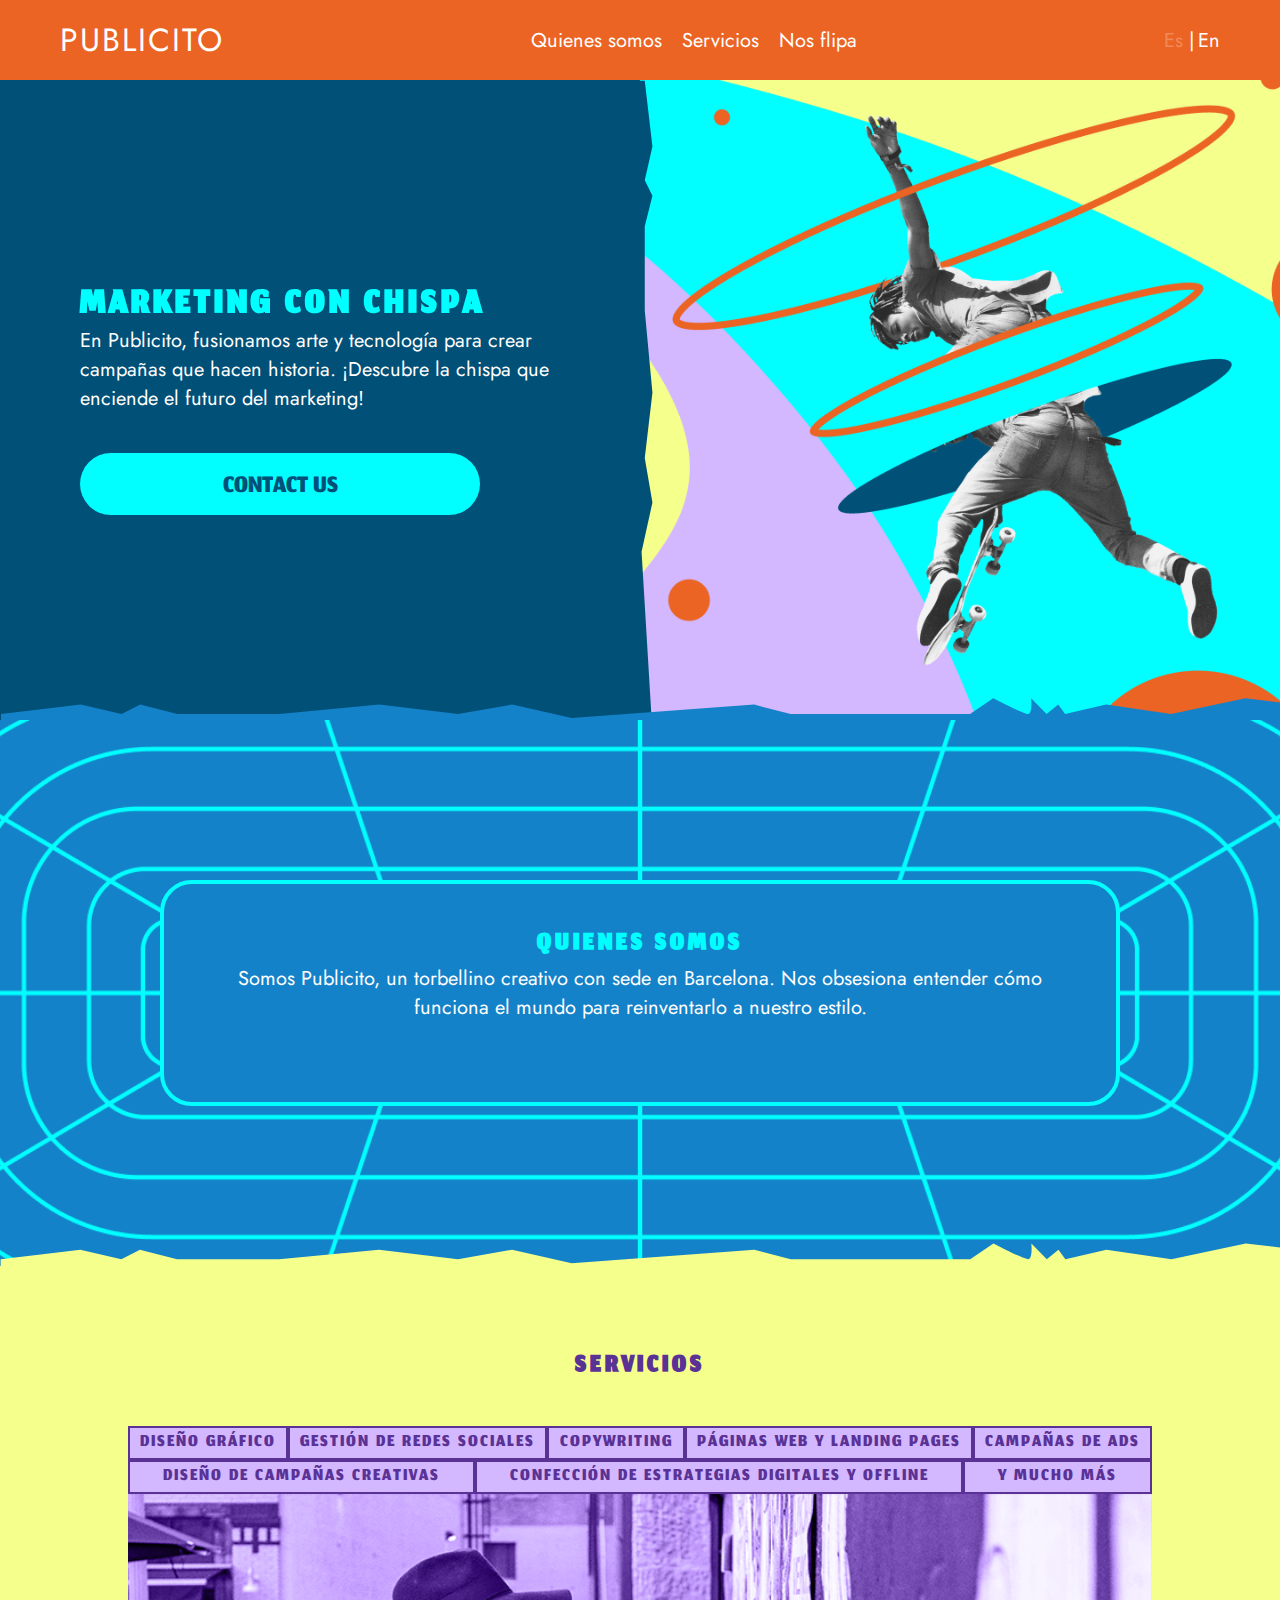
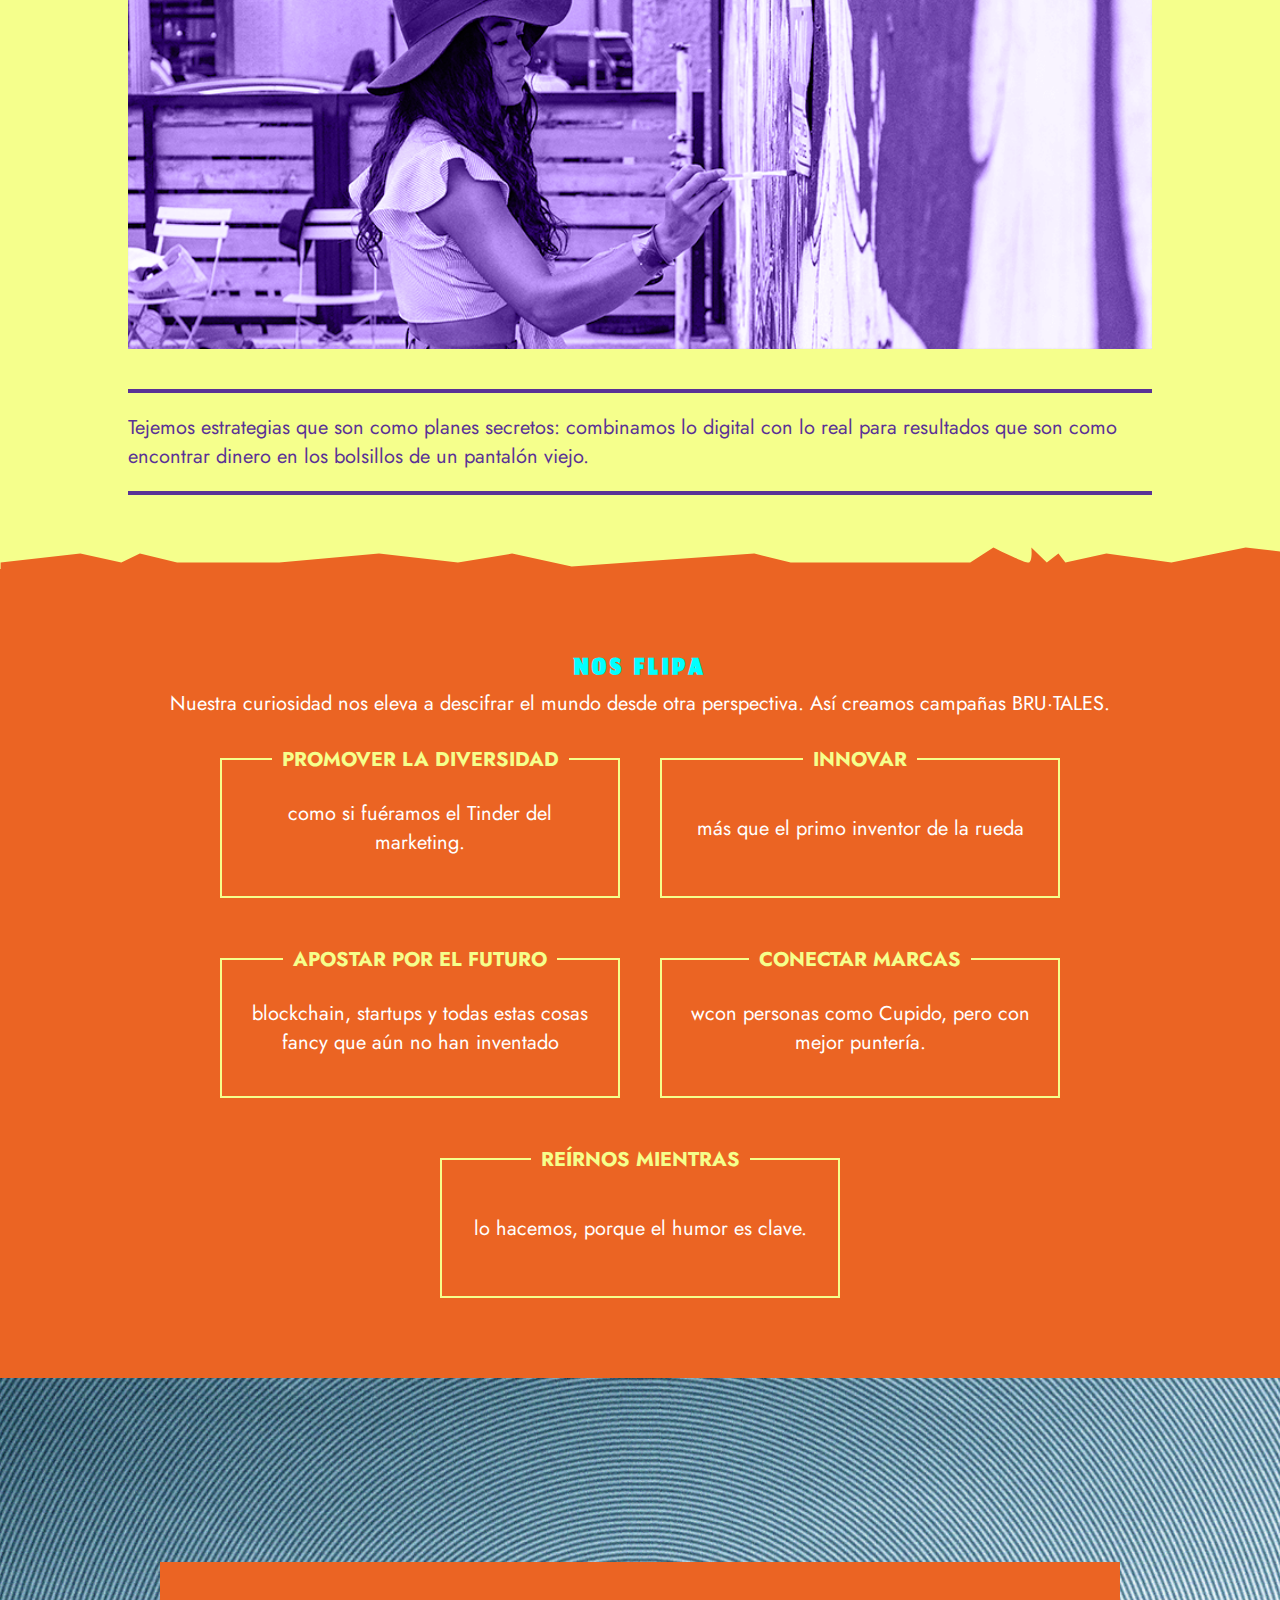
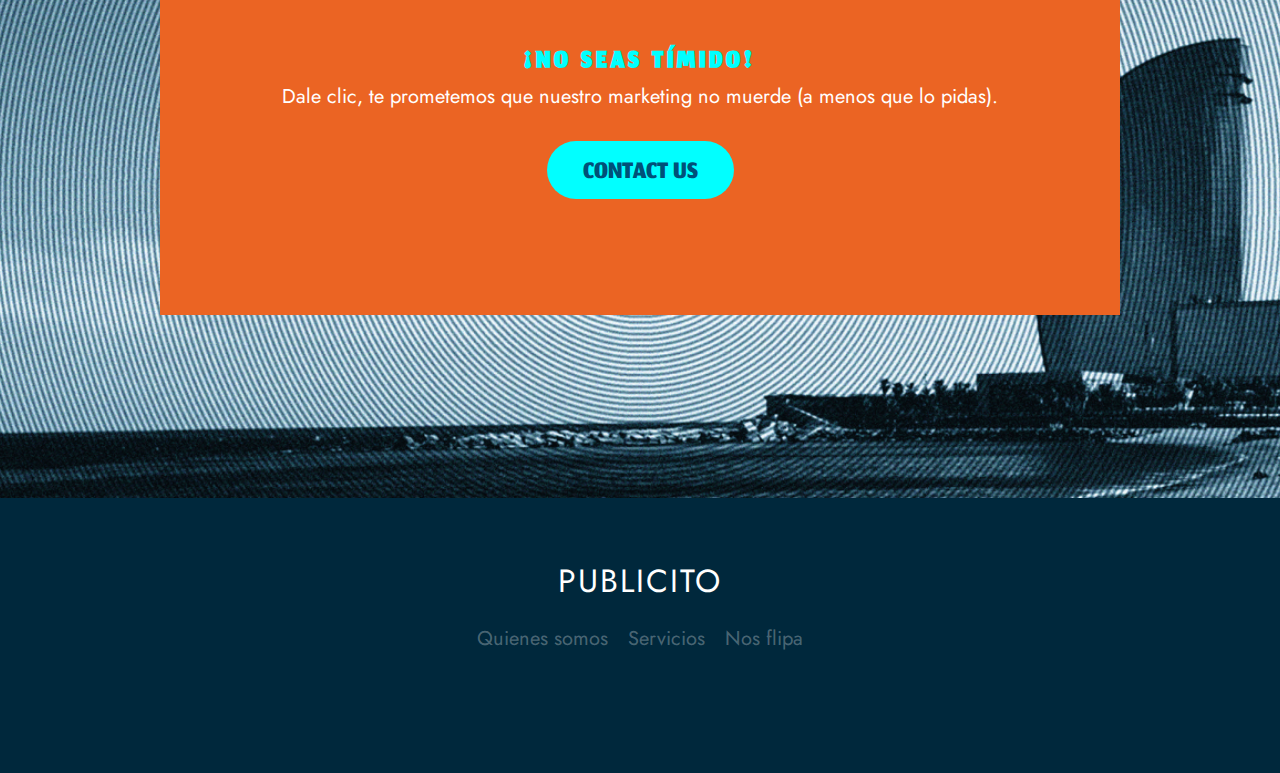
==== es.html @ 1257d8e9 "Add files via upload" ====
<!DOCTYPE html>
<html lang="es">
    <head>
        <meta charset="UTF-8">
        <meta name="viewport" content="width=device-width, initial-scale=1.0">
        <link rel="stylesheet" href="styles.css">
        <link rel="preconnect" href="https://fonts.googleapis.com">
        <link rel="preconnect" href="https://fonts.gstatic.com" crossorigin>
        <link href="https://fonts.googleapis.com/css2?family=Jomhuria&display=swap" rel="stylesheet">
        <link href="https://fonts.googleapis.com/css2?family=Jomhuria&family=Jost:ital,wght@0,100..900;1,100..900&display=swap" rel="stylesheet">
        <script async src="https://tally.so/widgets/embed.js"></script>
    </head>
    <body>
        <header>
            <a class="logo" href="#">PUBLICITO</a>
            <nav id="header-menu">
                <ul>
                    <li><a href="#usp">Quienes somos</a></li>
                    <li><a href="#services">Servicios</a></li>
                    <li><a href="#advantages">Nos flipa</a></li>
                </ul>
            </nav>
            <div id="language-switcher">
                <a href="es.html" style="color:rgba(255,255,255,0.25)">Es </a>
                <a>|</a>
                <a href="index.html"> En</a>
            </div>
            <div id="burger">
                <div class="bar"></div>
                <div class="bar"></div>
                <div class="bar"></div>
            </div>
        </header>

        <div class="section">
            <div class="container" id="hero">
                <div id="hero-text">
                    <h1>Marketing con Chispa</h1>
                    <p>En Publicito, fusionamos arte y tecnología para crear campañas que hacen historia. ¡Descubre la chispa que enciende el futuro del marketing!</p>
                    <a class="btn" href="#tally-open=wv2Q4D&tally-layout=modal&emoji-text=👋&tally-emoji-animation=wave">Contact us</a>
                </div>
                <div id="hero-image">
                    <img class="hero-edge" src="images/hero-image-edge.svg">
                    <img id="hero-illustration"src="images/hero-illustration.png" alt="">
                </div>
            </div>
            <img class="edge" src="images/hero-edge.svg">
        </div>

        <div class="section">
            <div class="container" id="usp">
                <div class="small-box">
                    <div class="title">
                        <h2>Quienes somos</h2>
                        <p>Somos Publicito, un torbellino creativo con sede en Barcelona. Nos obsesiona entender cómo funciona el mundo para reinventarlo a nuestro estilo.</p>
                    </div>
                </div>
            </div>
            <img class="edge" src="images/usp-edge.svg">
        </div>
        
        <div class="section">
            <div class="container" id="services">
                <div class="middle-box">
                    <div class="title">
                        <h2>Servicios</h2>
                    </div>
                    <div class="service-container">
                        <div id="service-menu">
                                <a class="service-menu-item" id="1">Diseño Gráfico</a>
                                <a class="service-menu-item" id="2">Gestión de redes sociales</a>
                                <a class="service-menu-item" id="3">Copywriting</a>
                                <a class="service-menu-item" id="4">Páginas web y landing pages</a>
                                <a class="service-menu-item" id="5">Campañas de Ads</a>
                                <a class="service-menu-item" id="6">Diseño de campañas creativas</a>
                                <a class="service-menu-item" id="7">Confección de estrategias digitales y offline</a>
                                <a class="service-menu-item" id="8">Y mucho más</a>
                        </div>
                        <div id="service-item">
                            <div id="service-illustration"><img src="images/creative-campaign.png"></div>
                            <div id="description-box">
                            <div class="separator"></div>
                            <p id="service-description">Tejemos estrategias que son como planes secretos: combinamos lo digital con lo real para resultados que son como encontrar dinero en los bolsillos de un pantalón viejo.</p>
                            <div class="separator"></div>
                            </div>
                        </div>
                    </div>
                </div>
            </div>
            <img class="edge" src="images/service-edge.svg">
        </div>

        <div class="section">
            <div class="container" id="advantages">
                <div class="middle-box">
                    <div class="title">
                        <h2>Nos flipa</h2>
                        <p>Nuestra curiosidad nos eleva a descifrar el mundo desde otra perspectiva. Así creamos campañas BRU·TALES. </p>
                    </div>
                    <div class="advantages-wrapper">
                        <div class="advantage-item">
                            <div class="advantage-title-box"><h3>Promover la diversidad</h3></div>
                            <p>como si fuéramos el Tinder del marketing.</p>
                        </div>
                        <div class="advantage-item">
                            <div class="advantage-title-box"><h3>Innovar</h3></div>
                            <p>más que el primo inventor de la rueda</p>
                        </div>
                        <div class="advantage-item">
                            <div class="advantage-title-box"><h3>Apostar por el futuro</h3></div>
                            <p>blockchain, startups y todas estas cosas fancy que aún no han inventado</p>
                        </div>
                        <div class="advantage-item">
                            <div class="advantage-title-box"><h3>Conectar marcas</h3></div>
                            <p> wcon personas como Cupido, pero con mejor puntería.</p>
                        </div>
                        <div class="advantage-item">
                            <div class="advantage-title-box"><h3>Reírnos mientras</h3></div>
                            <p>lo hacemos, porque el humor es clave.</p>
                        </div>
                    </div>
                </div>
            </div>
        </div>

        <div class="section">
            <div class="container" id="last-call">
                <div class="small-box">
                    <div class="last-call-card" id="main">
                        <div class="title">
                        <h2>¡No seas tímido! </h2>
                        <p>Dale clic, te prometemos que nuestro marketing no muerde (a menos que lo pidas).</p>
                        <div><a class="btn" href="#tally-open=wv2Q4D&tally-layout=modal&emoji-text=👋&tally-emoji-animation=wave">Contact us</a></div>
                        </div>
                    </div>
                </div>
            </div>
        </div>
        <footer>
            <a class="logo" href="#">PUBLICITO</a>
            <nav>
                <ul>
                    <li><a href="#usp">Quienes somos</a></li>
                    <li><a href="#services">Servicios</a></li>
                    <li><a href="#advantages">Nos flipa</a></li>
                </ul>
            </nav>
        </footer>
        <script src="service-es.js"></script>
        <script>
                document.addEventListener('DOMContentLoaded', () => {
                const burgerMenu = document.getElementById('burger');
                const menu = document.getElementById('header-menu');
            
                burgerMenu.addEventListener('click', () => {
                menu.classList.toggle('active');
                });
            });
        </script>
    </body>
</html>
---- styles.css ----
*{
    box-sizing: border-box;
    margin: 0;
}


h1{
font-family: "Jomhuria", serif;
font-size:104px;
letter-spacing: 4px;
line-height: 72px;
text-transform: uppercase;
color: #01FFFF;
}
h2{
font-family: "Jomhuria", serif;
font-size: 72px;
text-transform: uppercase;
letter-spacing: 4px;
color: #01FFFF;
}
h3{
font-family: "Jost", serif;
font-size: 20px;
text-transform: uppercase;
color:#F5FF8C;
}
p,a{
font-family: "Jost", serif;
font-size: 22px;
}

header{
    display: flex;
    flex-direction: row;
    justify-content: space-between;
    align-items: center;
    width: 100%;
    height: 80px;
    background-color: #EB6423;
    color: white;
    padding: 0 60px;
}
nav>ul{
    display: flex;
    flex-direction: row;
    list-style: none;
    gap: 20px;
    padding: 0px;
}

nav>ul>li>a,.logo{
    text-decoration: none;
    color: white;
}

#language-switcher>a{
color: white;
text-decoration: none;
}

#burger{
width:32px;
height:32px;
display:none;
flex-direction: column;
gap: 4px;
align-items: center;
justify-content: center;
}
.bar{
width: 28px;
height: 2px;
background-color: white;
}

.section{
    position: relative;
    width:100%;
    overflow: hidden;
}

.container{
    display: flex;
    justify-content: center;
    align-items: center;
}

.middle-box{
    width:1280px;
}

.small-box{
    width: 960px;
}

.title{
    text-align: center;
    margin-bottom: 40px;
}


.btn{
background-color: #01FFFF;
text-decoration: none;
text-align: center;
text-transform: uppercase;
padding: 12px 36px 6px 36px;
max-width: 400px;
border-radius: 32px;
border: 0px solid black;
margin-top: 40px;
font-size: 40px;
line-height: 44px;
font-family: "Jomhuria", serif;
color:#005078;
}

#hero{
    flex-direction: row;
    width: 100%;
    background-color: #005078;
    color:white;
}
#hero-image,#hero-text{
    width: 50%;
    display: flex;
    position: relative;
}

#hero-text{
    flex-direction: column;
    justify-content: center;
    align-items: normal;
    text-align: left;
    padding: 80px;
}

#hero-illustration{
    width: 100%
}

.edge{
    position: absolute;
    bottom: -2px;
    width: 104%;
}
.hero-edge{
    height: 102%;
    width: auto;
    position: absolute;
    left:-2px
}
#usp{
    flex-direction: column;
    width:100%;
    align-items: center;
    background-image: url('images/usp-background.png');
    background-size: cover;
    background-position: center;
    padding: 160px 0;
    color: white;
}

#usp>.small-box{
    background-color:#1482C8;;
    border-radius: 32px;
    padding: 40px;
    border: 4px solid #01FFFF;
}


#services{
    padding: 80px 0;
    flex-direction: column;
    text-align: center;
    background-color: #F5FF8C;
    color: #5A3296;
}
#services>.middle-box>.title>h2{
    color:inherit;
}
.service-container{
    display: flex;
    flex-direction: column;
    width: 100%
}
#service-menu{
    width: 100%;
    display: flex;
    flex-wrap: wrap;
    list-style: none;
    justify-content: left;
    padding: 0px;
}

.service-menu-item{
    font-family: "Jomhuria", serif;
    font-size: 40px;
    line-height: 24px;
    letter-spacing: 2px;
    text-transform: uppercase;
    padding: 5px 20px;
    background-color: #D3B7FF;
    border: 2px solid #5A3296;
    flex: 1 1 auto;
}
.service-menu-item.active{
    background-color: #5A3296;
    color: #F5FF8C;
}

#service-item{
    width: 100%;
    text-align: left;
}
#service-illustration, #service-illustration>img, #service-illustration>p{
    width: 100%;
}


#service-illustration{
    display: flex;
    justify-content: center;
    margin-bottom: 40px;
    overflow: hidden;
}

#description-box{
    height: 100px;
}
.separator{
    background-color: #5A3296;
    width: 100%;
    height: 4px;
}

#service-description{
margin: 20px 0;
}

#advantages{
    flex-direction: column;
    background-color: #EB6423;
    padding: 80px 0;
    color: white;

}

.advantages-wrapper{
    justify-content: center;
    align-items: center;
    text-align: center;
    display: flex;
    flex-wrap: wrap;
    gap: 60px 40px;
}
.advantage-item{
    position: relative;
    display: flex;
    align-items: center;
    justify-content: center;
    border: 2px solid #F5FF8C;
    width:400px;
    height:140px;
}

.advantage-title-box{
    position: absolute;
    top: -15px;
    width: 100%;
    left: auto;
    right: auto;
    display: flex;
    justify-content: center;
}

.advantage-item>.advantage-title-box>h3{
    background-color: #EB6423;
    padding: 0 10px;
}

.advantage-item>p{
    margin:20px;
}


#last-call{
    flex-direction: column;
    color: white;
    background-image: url('images/last-call-background.png');
    background-size: cover;
    background-position: center;
    height: 720px;
}
.last-call-card{
    background-color: #EB6423;
    padding: 40px;
    text-align: center;
}

.last-call-card>.title{
    display: flex;
    flex-direction: column;
    gap: 40px;
    padding: 40px 0;
}

.last-call-card>.title>h2{
    margin-bottom: -40px;
}

footer{
    width: 100%;
    display: flex;
    flex-direction: column;
    justify-content: center;
    align-items: center;
    background-color: #00283C;
    color: white;
    padding: 60px 0 120px 0;
}

footer>nav>ul>li>a{
    color:rgba(255,255,255,0.3);
}

footer>.logo{
    margin-bottom: 20px;
}

.logo{
    font-size: 32px;
    letter-spacing: 2px;
}





@media screen and (max-width:1440px){
    .middle-box{
        width:1024px;
    }
    
    .small-box{
        width: 960px;
    }

    h1{
        font-size: 56px;
        line-height: 40px;
    }

    h2{
        font-size: 40px;
    }
    h3{
        font-size: 20px;
    }
    p,a{
        font-size: 20px;
    }
    #service-menu{
        justify-content: center;
    }
    .service-menu-item{
        font-size: 28px;
        padding: 3px 10px;
    }
}

@media screen and (max-width:1024px){
    .middle-box{
        width:768px;
    }
    
    .small-box{
        width: 480px;
    }

    .edge{
    width: 150%;
    }
    .advantage-item{
        width: 340px;
    }

    .advantages-wrapper{
        gap: 40px 30px;
    }

}

@media screen and (max-width:768px){
    .btn{
        font-size: 28px;
        line-height: 20px;
        padding: 18px 24px 12px 24px;
    }
    #hero{
        flex-direction: column;
    }
    #hero-image,#hero-text{
        width: 100%;
    }
    header{
        padding: 0 40px;
    }

    #header-menu{
        display: none;
    }

    #header-menu>ul{
        flex-direction: column;
        text-align: center;
    }

    #header-menu.active{
        display: flex;
        flex-direction: column;
        position: absolute;
        top:72px;
        left:0;
        width: 100vw;
        padding: 40px 0;
        background-color: #EB6423;
        z-index: 320;
    }

    footer>nav>ul{
    flex-direction: column;
    justify-content: center;
    text-align: center;
}

    #burger{
        display: flex;
    }
    .middle-box{
        width: 540px;
    }
    
    .small-box{
        padding: 20px;
        width: 320px;
    }
    .edge{
        width: 175%;
        }

    .advantage-item{
        width: 300px;
    }

    .last-call-card{
        padding: 20px;
    }
    .last-call-card>.title{
        gap: 50px;
        padding: 20px 0;
    }

    .last-call-card>.title>h2{
        margin-bottom: -40px;
    }

}

@media screen and (max-width:540px){

    .title{
        margin-bottom: 20px
    }
    h2{
        font-size: 48px;
        line-height: 40px;
    }
    #hero-text{
        padding: 40px;
    }
    #usp{
        padding: 80px 0;
    }
    .middle-box{
        width:320px;
    }
    
    .small-box{
        width: 320px;
    }
    .edge{
        width: 200%;
        }
    p,a{
        font-size: 16px;
    }
    #service-illustration{
        height: 320px;
        width: 320px;
    }
    #service-illustration>img{
        width: auto;
        height: 100%;
    }
    .service-menu-item{
        font-size: 18px;
        border-width: 1px;
        padding: 2px 4px;
    }

    #description-box{
        height: auto;
    }
    .advantage-item{
        height: 80px;
        width: 320px;
    }
    .advantages-wrapper{
        margin-top: 40px
    }
}
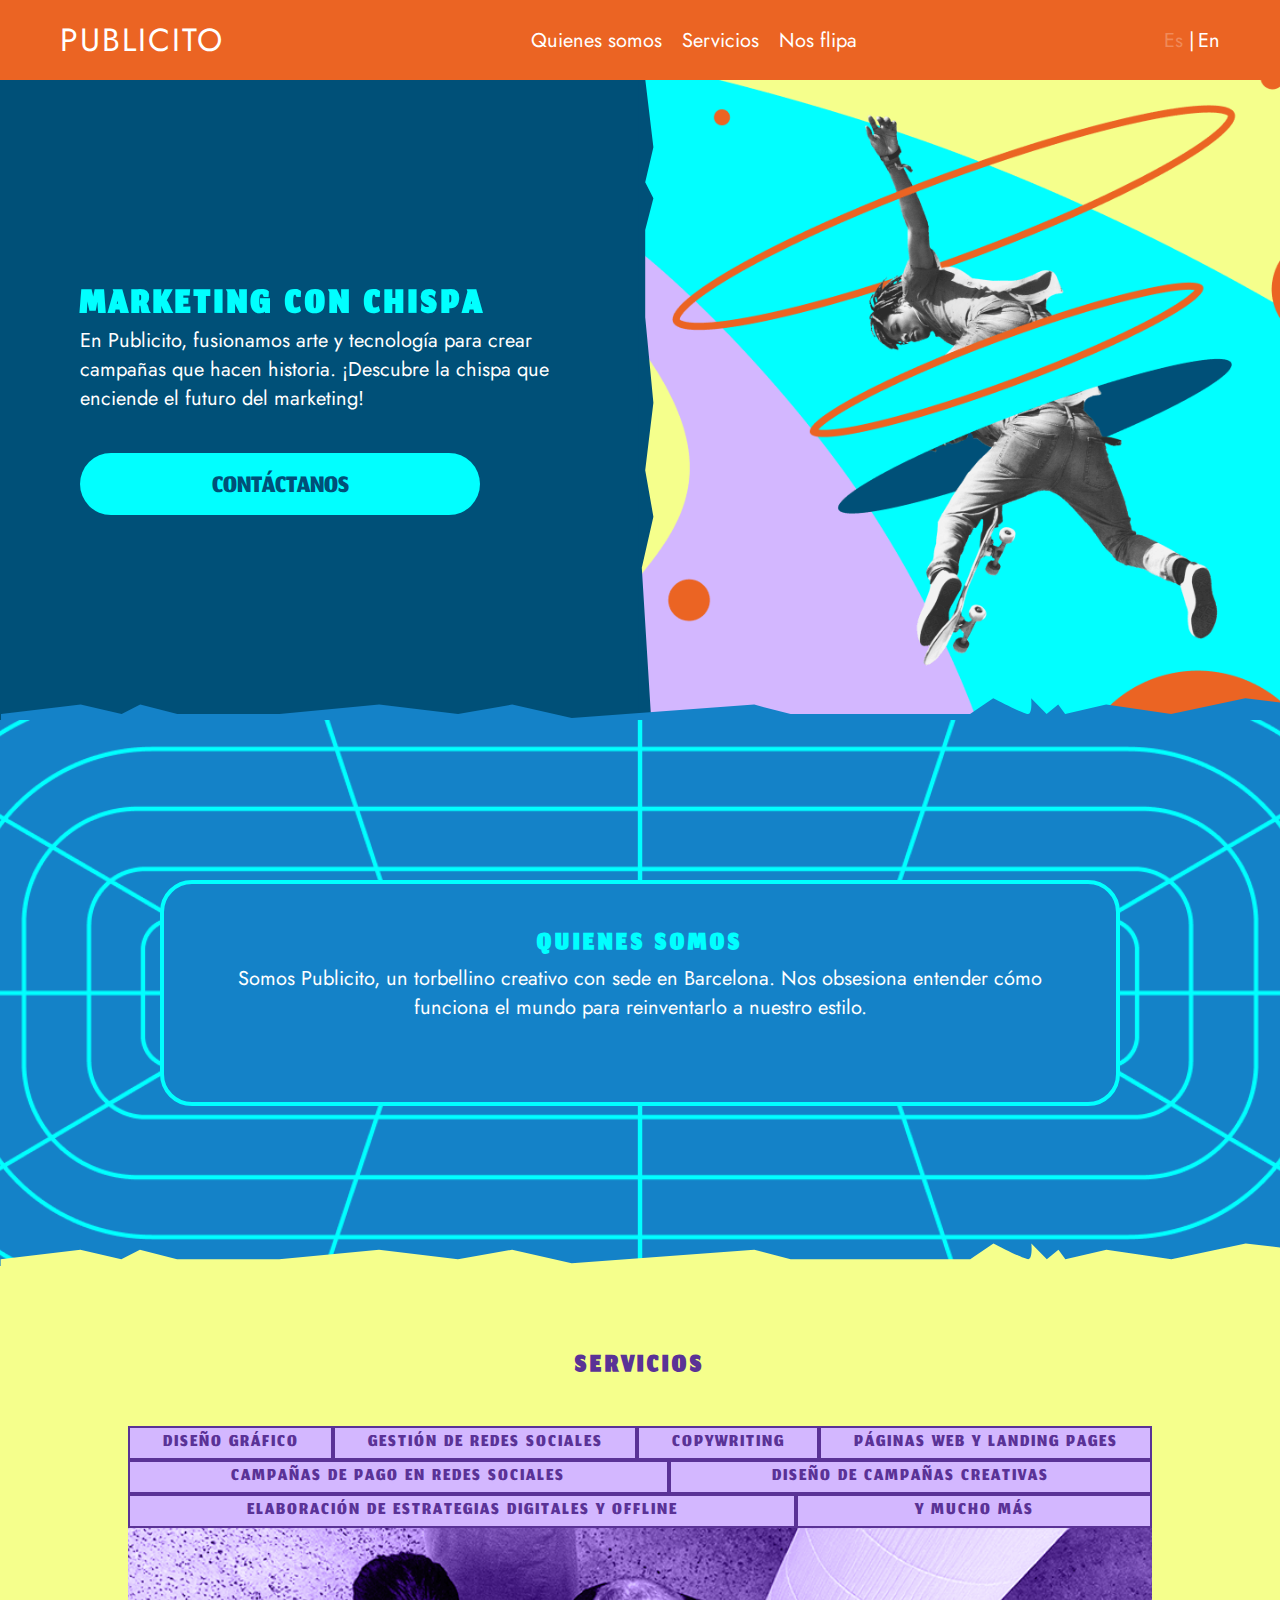
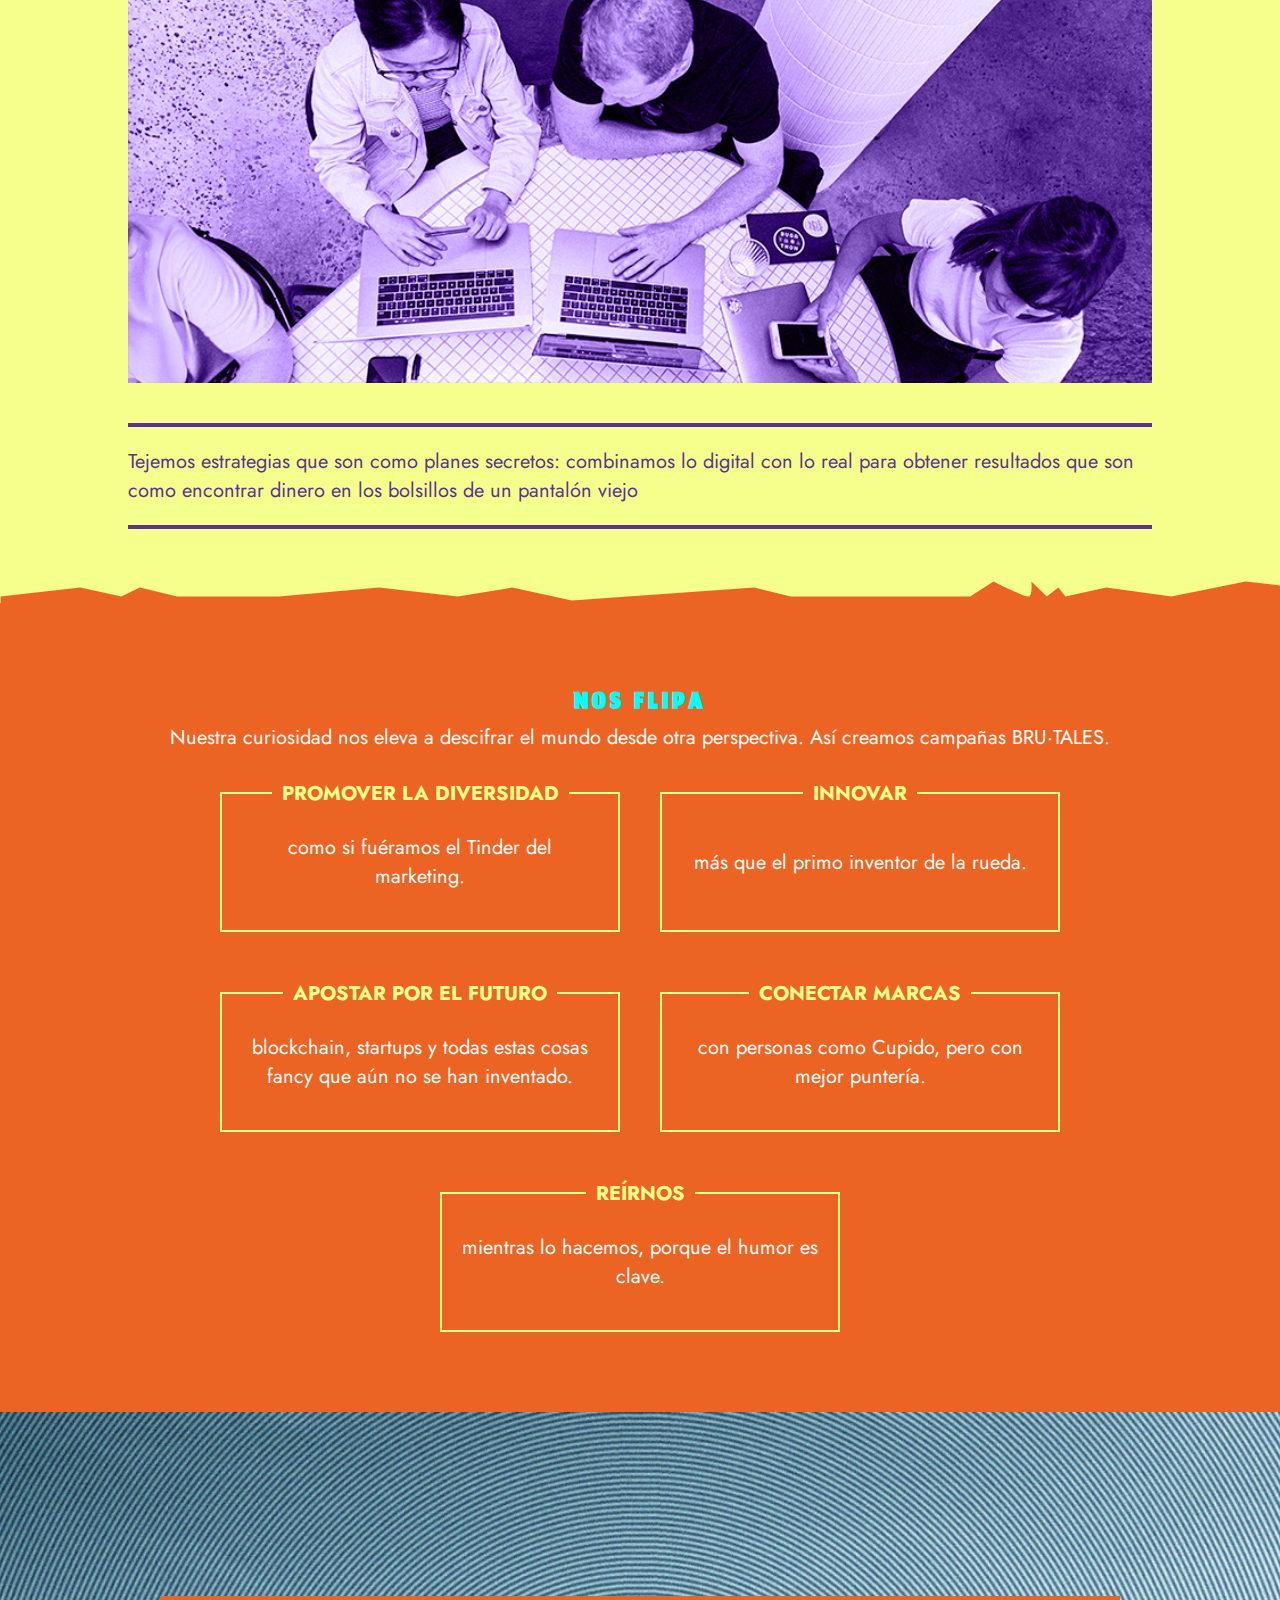
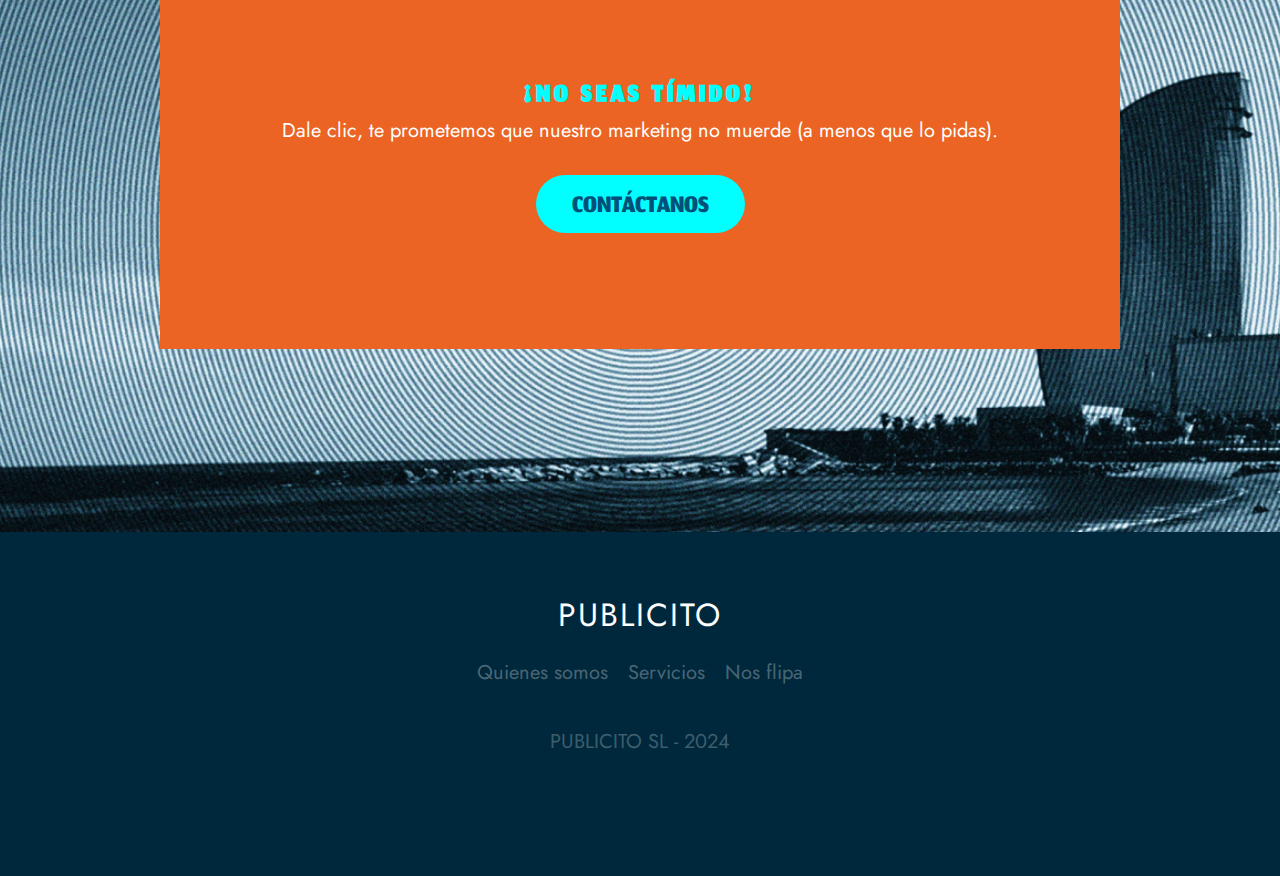
==== commit 026b7c6b: "Global Update" ====
--- a/es.html
+++ b/es.html
@@ -6,13 +6,24 @@
         <link rel="stylesheet" href="styles.css">
         <link rel="preconnect" href="https://fonts.googleapis.com">
         <link rel="preconnect" href="https://fonts.gstatic.com" crossorigin>
-        <link href="https://fonts.googleapis.com/css2?family=Jomhuria&display=swap" rel="stylesheet">
         <link href="https://fonts.googleapis.com/css2?family=Jomhuria&family=Jost:ital,wght@0,100..900;1,100..900&display=swap" rel="stylesheet">
+        <link rel="apple-touch-icon" sizes="180x180" href="images//apple-touch-icon.png">
+        <link rel="icon" type="image/png" sizes="32x32" href="images/favicon-32x32.png">
+        <link rel="icon" type="image/png" sizes="16x16" href="images/favicon-16x16.png">
+        <link rel="manifest" href="/site.webmanifest">
+        <meta property="og:title" content="Marketing con Chispa">
+        <meta property="og:type" content="website">
+        <meta property="og:url" content="/images/social.png">
+        <meta property="og:image" content="/images/social.png">
+        <meta property="og:description" content="En Publicito, fusionamos arte y tecnología para crear campañas que hacen historia.">
+        <meta property="og:site_name" content="Publicito">
+        <meta property="og:locale" content="es_ES">
         <script async src="https://tally.so/widgets/embed.js"></script>
+        <title>Marketing con Chispa</title>
     </head>
     <body>
         <header>
-            <a class="logo" href="#">PUBLICITO</a>
+            <a class="logo" href="/es.html">PUBLICITO</a>
             <nav id="header-menu">
                 <ul>
                     <li><a href="#usp">Quienes somos</a></li>
@@ -23,7 +34,7 @@
             <div id="language-switcher">
                 <a href="es.html" style="color:rgba(255,255,255,0.25)">Es </a>
                 <a>|</a>
-                <a href="index.html"> En</a>
+                <a href="/"> En</a>
             </div>
             <div id="burger">
                 <div class="bar"></div>
@@ -37,10 +48,11 @@
                 <div id="hero-text">
                     <h1>Marketing con Chispa</h1>
                     <p>En Publicito, fusionamos arte y tecnología para crear campañas que hacen historia. ¡Descubre la chispa que enciende el futuro del marketing!</p>
-                    <a class="btn" href="#tally-open=wv2Q4D&tally-layout=modal&emoji-text=👋&tally-emoji-animation=wave">Contact us</a>
+                    <a class="btn" href="#tally-open=3XErQL&tally-layout=modal&emoji-text=👋&tally-emoji-animation=wave">Contáctanos</a>
                 </div>
                 <div id="hero-image">
                     <img class="hero-edge" src="images/hero-image-edge.svg">
+                    <img class="hero-edge-m" src="images/hero-image-edge-m.svg" >
                     <img id="hero-illustration"src="images/hero-illustration.png" alt="">
                 </div>
             </div>
@@ -71,16 +83,16 @@
                                 <a class="service-menu-item" id="2">Gestión de redes sociales</a>
                                 <a class="service-menu-item" id="3">Copywriting</a>
                                 <a class="service-menu-item" id="4">Páginas web y landing pages</a>
-                                <a class="service-menu-item" id="5">Campañas de Ads</a>
+                                <a class="service-menu-item" id="5">Campañas de pago en redes sociales</a>
                                 <a class="service-menu-item" id="6">Diseño de campañas creativas</a>
-                                <a class="service-menu-item" id="7">Confección de estrategias digitales y offline</a>
+                                <a class="service-menu-item" id="7">Elaboración de estrategias digitales y offline</a>
                                 <a class="service-menu-item" id="8">Y mucho más</a>
                         </div>
                         <div id="service-item">
-                            <div id="service-illustration"><img src="images/creative-campaign.png"></div>
+                            <div id="service-illustration"><img src="images/strategy.png"></div>
                             <div id="description-box">
                             <div class="separator"></div>
-                            <p id="service-description">Tejemos estrategias que son como planes secretos: combinamos lo digital con lo real para resultados que son como encontrar dinero en los bolsillos de un pantalón viejo.</p>
+                            <p id="service-description">Tejemos estrategias que son como planes secretos: combinamos lo digital con lo real para obtener resultados que son como encontrar dinero en los bolsillos de un pantalón viejo</p>
                             <div class="separator"></div>
                             </div>
                         </div>
@@ -104,19 +116,19 @@
                         </div>
                         <div class="advantage-item">
                             <div class="advantage-title-box"><h3>Innovar</h3></div>
-                            <p>más que el primo inventor de la rueda</p>
+                            <p>más que el primo inventor de la rueda.</p>
                         </div>
                         <div class="advantage-item">
                             <div class="advantage-title-box"><h3>Apostar por el futuro</h3></div>
-                            <p>blockchain, startups y todas estas cosas fancy que aún no han inventado</p>
+                            <p>blockchain, startups y todas estas cosas fancy que aún no se han inventado.</p>
                         </div>
                         <div class="advantage-item">
                             <div class="advantage-title-box"><h3>Conectar marcas</h3></div>
-                            <p> wcon personas como Cupido, pero con mejor puntería.</p>
+                            <p>con personas como Cupido, pero con mejor puntería.</p>
                         </div>
                         <div class="advantage-item">
-                            <div class="advantage-title-box"><h3>Reírnos mientras</h3></div>
-                            <p>lo hacemos, porque el humor es clave.</p>
+                            <div class="advantage-title-box"><h3>Reírnos</h3></div>
+                            <p>mientras lo hacemos, porque el humor es clave.</p>
                         </div>
                     </div>
                 </div>
@@ -130,14 +142,14 @@
                         <div class="title">
                         <h2>¡No seas tímido! </h2>
                         <p>Dale clic, te prometemos que nuestro marketing no muerde (a menos que lo pidas).</p>
-                        <div><a class="btn" href="#tally-open=wv2Q4D&tally-layout=modal&emoji-text=👋&tally-emoji-animation=wave">Contact us</a></div>
+                        <div><a class="btn" href="#tally-open=3XErQL&tally-layout=modal&emoji-text=👋&tally-emoji-animation=wave">Contáctanos</a></div>
                         </div>
                     </div>
                 </div>
             </div>
         </div>
         <footer>
-            <a class="logo" href="#">PUBLICITO</a>
+            <a class="logo" href="/es.html">PUBLICITO</a>
             <nav>
                 <ul>
                     <li><a href="#usp">Quienes somos</a></li>
@@ -145,6 +157,7 @@
                     <li><a href="#advantages">Nos flipa</a></li>
                 </ul>
             </nav>
+            <a class="credits">PUBLICITO SL - 2024</a>
         </footer>
         <script src="service-es.js"></script>
         <script>
--- a/styles.css
+++ b/styles.css
@@ -146,11 +146,17 @@
     width: 104%;
 }
 .hero-edge{
-    height: 102%;
+    height: 106%;
     width: auto;
     position: absolute;
+    top: -2px;
     left:-2px
 }
+
+.hero-edge-m{
+    display: none;
+}
+
 #usp{
     flex-direction: column;
     width:100%;
@@ -334,6 +340,11 @@
     letter-spacing: 2px;
 }
 
+.credits{
+    margin-top: 40px;
+    font-size: 20px;
+    color: rgba(255,255,255,0.25);
+}
 
 
 
@@ -393,6 +404,9 @@
 }
 
 @media screen and (max-width:768px){
+    .hero-edge{
+        rotate: 90deg;
+    }
     .btn{
         font-size: 28px;
         line-height: 20px;
@@ -411,6 +425,18 @@
     #header-menu{
         display: none;
     }
+
+    .hero-edge{
+        display: none;
+    }
+
+    .hero-edge-m{
+        display: block;
+        position: absolute;
+        top: -2px;
+        width: 102%;
+    }
+    
 
     #header-menu>ul{
         flex-direction: column;
@@ -466,6 +492,12 @@
         margin-bottom: -40px;
     }
 
+    .credits{
+        margin-top: 20px;
+        font-size: 16px;
+        color: rgba(255,255,255,0.25);
+    }
+
 }
 
 @media screen and (max-width:540px){
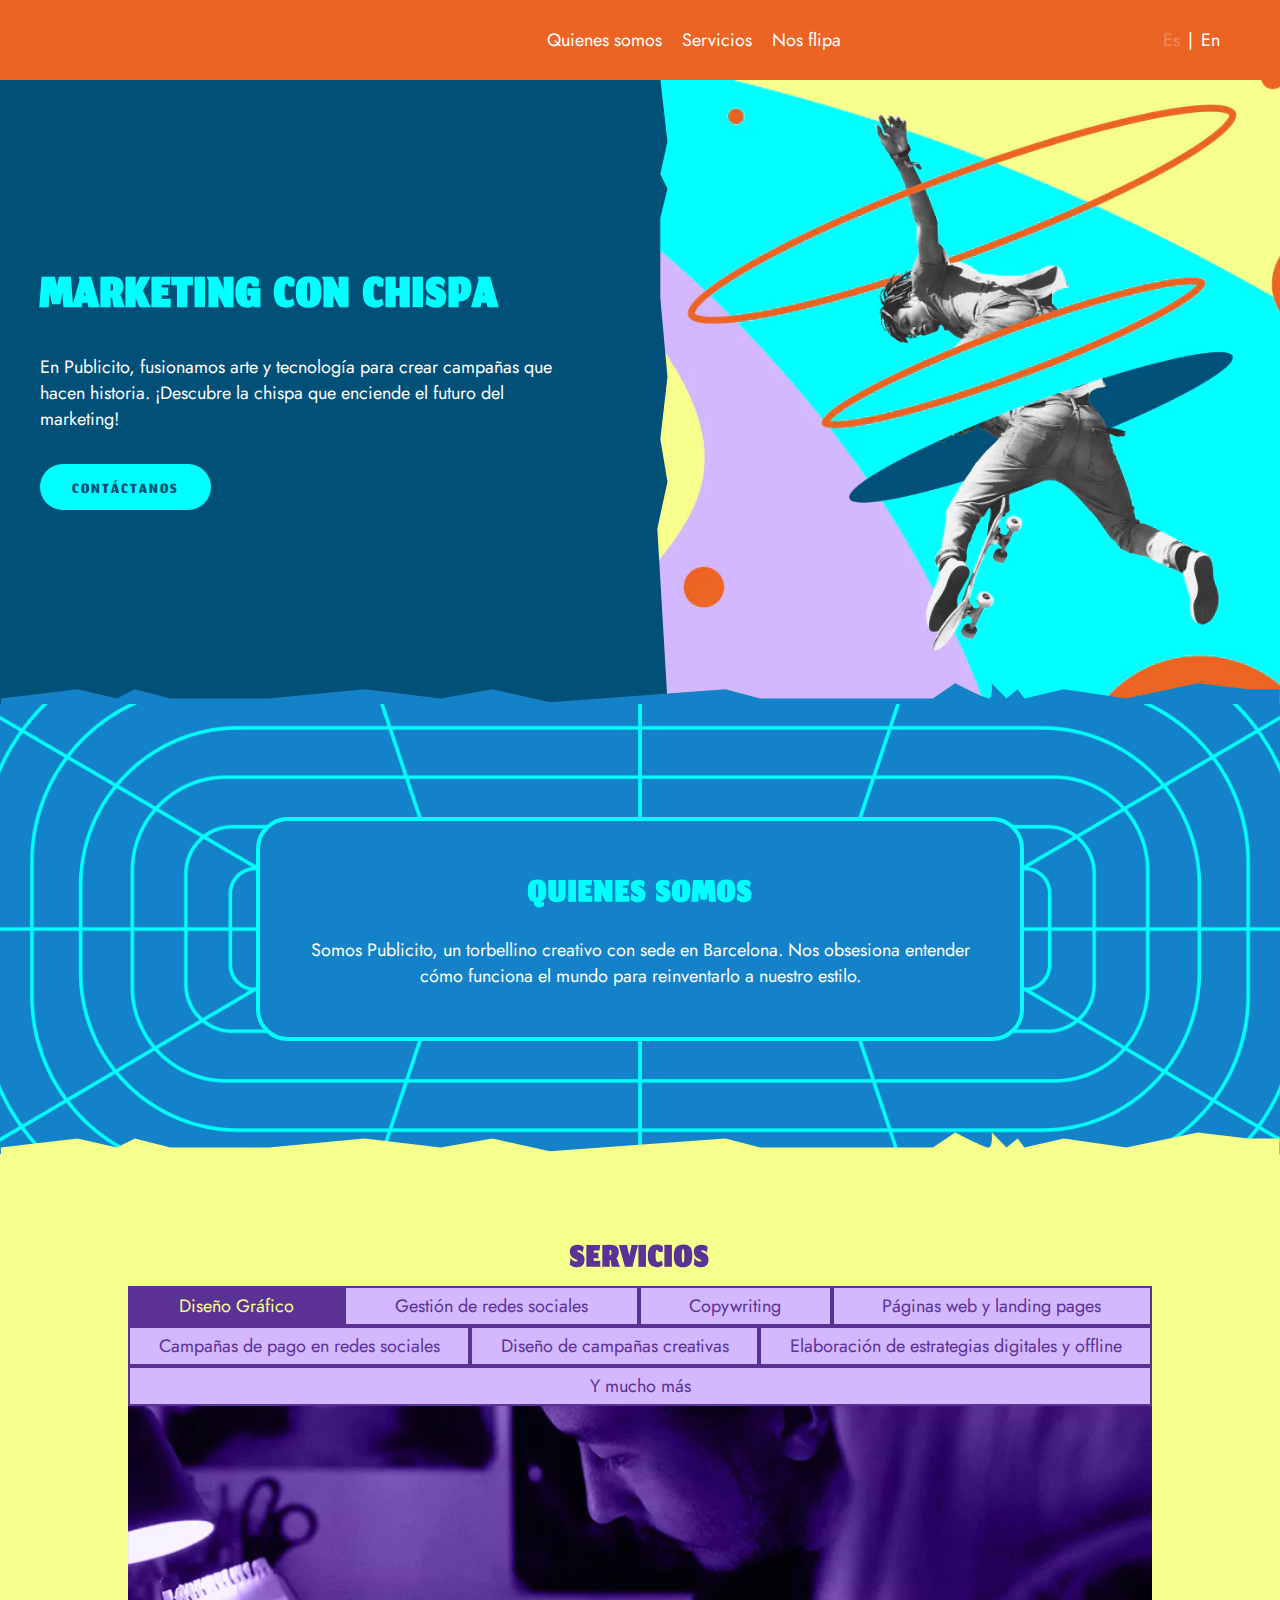
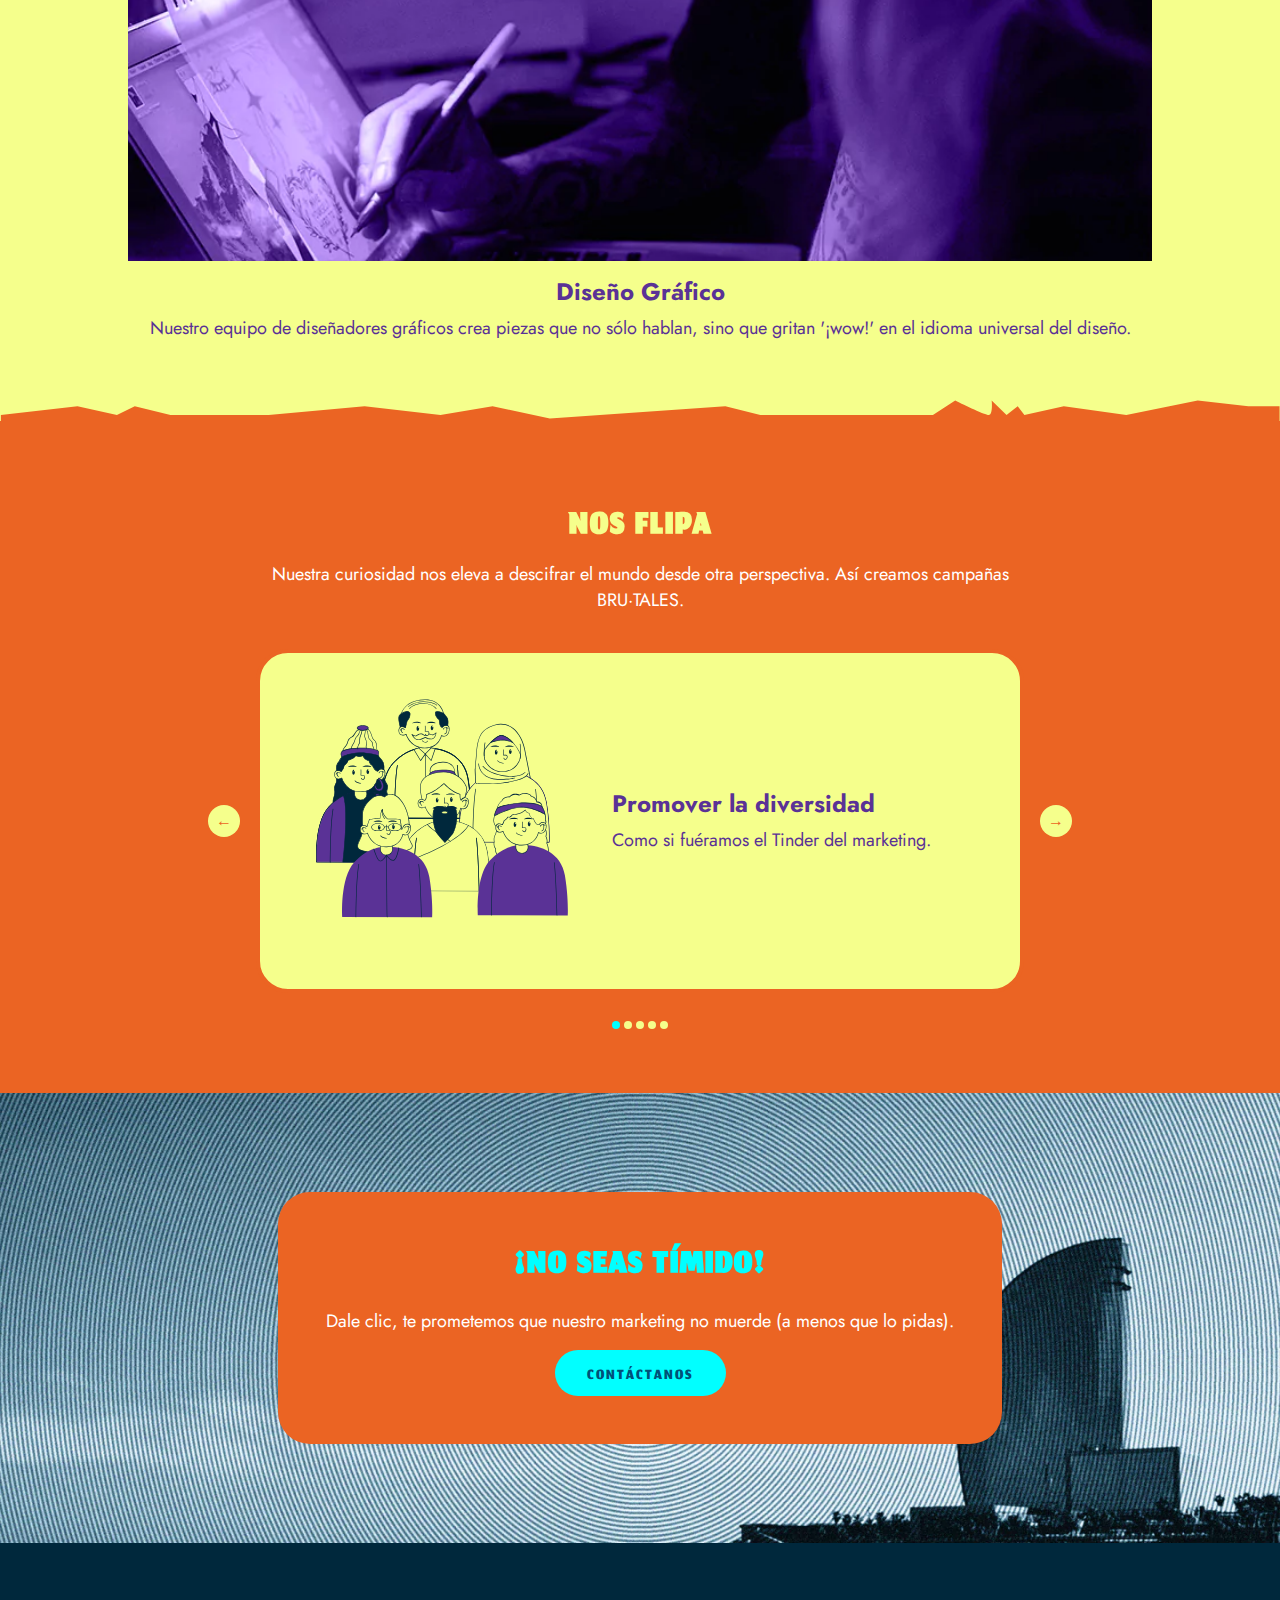
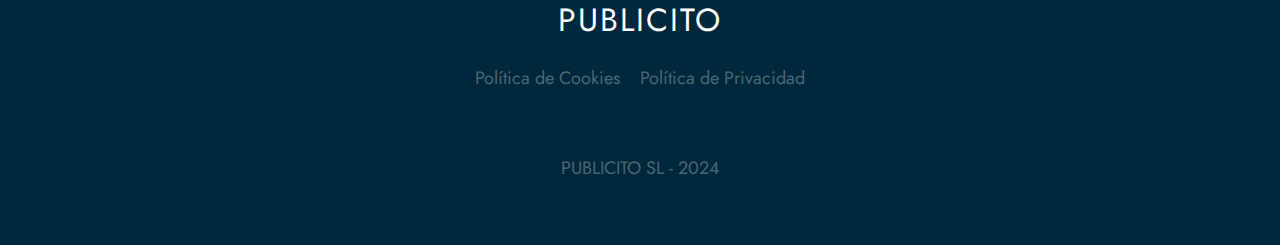
==== commit 533f24f9: "Major changes" ====
--- a/es.html
+++ b/es.html
@@ -19,156 +19,236 @@
         <meta property="og:site_name" content="Publicito">
         <meta property="og:locale" content="es_ES">
         <script async src="https://tally.so/widgets/embed.js"></script>
+        <script
+        id="Cookiebot"
+        src="https://consent.cookiebot.com/uc.js"
+        data-cbid="ca850c4f-3f5c-4f44-b6ae-4b34502e4a66"
+        type="text/javascript"
+      ></script>
         <title>Marketing con Chispa</title>
+        <script defer src="scripts/menu-es.js"></script>
+        <script defer src="scripts/service.js"></script>
+        <script defer src="scripts/slider.js"></script>
     </head>
     <body>
-        <header>
-            <a class="logo" href="/es.html">PUBLICITO</a>
-            <nav id="header-menu">
-                <ul>
-                    <li><a href="#usp">Quienes somos</a></li>
-                    <li><a href="#services">Servicios</a></li>
-                    <li><a href="#advantages">Nos flipa</a></li>
-                </ul>
-            </nav>
-            <div id="language-switcher">
-                <a href="es.html" style="color:rgba(255,255,255,0.25)">Es </a>
-                <a>|</a>
-                <a href="/"> En</a>
+        <section id="hero">
+            <div class="container full-width">
+              <div class="layout twoCol">
+                <div class="wrapper full-height vertical Vcentered" id="hero-text">
+                  <h1>Marketing con Chispa</h1>
+                  <p>
+                    En Publicito, fusionamos arte y tecnología para crear campañas que hacen historia. ¡Descubre la chispa que enciende el futuro del marketing!
+                  </p>
+                  <a class="btn" href="#tally-open=3XErQL&tally-layout=modal&emoji-text=👋&tally-emoji-animation=wave">Contáctanos</a
+                  >
+                </div>
+                <div class="wrapper" id="hero-image">
+                  <img class="hero-edge" src="images/hero-image-edge.svg" />
+                  <img class="hero-edge-m" src="images/hero-image-edge-m.svg" />
+                  <img
+                    id="hero-illustration"
+                    src="images/hero-illustration.webp"
+                    alt=""
+                  />
+                </div>
+              </div>
             </div>
-            <div id="burger">
-                <div class="bar"></div>
-                <div class="bar"></div>
-                <div class="bar"></div>
+            <img class="edge" src="images/hero-edge.svg" />
+          </section>
+      
+          <section id="usp">
+            <div class="container s">
+                <div class="layout">
+                  <div class="card" id="usp-banner">
+                    <h2>Quienes somos</h2>
+                    <p>
+                        Somos Publicito, un torbellino creativo con sede en Barcelona. Nos obsesiona entender cómo funciona el mundo para reinventarlo a nuestro estilo.
+                    </p>
+                  </div>
+                </div>
+            <img class="edge" src="images/usp-edge.svg" />
+          </section>
+      
+          <section id="services">
+            <div class="container">
+                <div class="layout">
+                  <div class="element vertical centered full-width">
+                    <h2>Servicios</h2>
+                  </div>
+                  <div class="tabs">
+                    <a class="tab active" data-tab="design">Diseño Gráfico</a>
+                    <a class="tab" data-tab="social">Gestión de redes sociales</a>
+                    <a class="tab" data-tab="copy">Copywriting</a>
+                    <a class="tab" data-tab="webDesign">Páginas web y landing pages</a>
+                    <a class="tab" data-tab="ads">Campañas de pago en redes sociales</a>
+                    <a class="tab" data-tab="creative">Diseño de campañas creativas</a>
+                    <a class="tab" data-tab="strategy">Elaboración de estrategias digitales y offline</a>
+                    <a class="tab" data-tab="more">Y mucho más</a>
+                  </div>
+                  <div class="services">
+                      <div class ="service active" id="design">
+                        <img class="service-illustration active"src="images/graphic-design.webp" />
+                        <div class="element vertical centered full-width">
+                          <h3>Diseño Gráfico</h3>
+                          <p class="service-description active">
+                            Nuestro equipo de diseñadores gráficos crea piezas que no sólo hablan, sino que gritan '¡wow!' en el idioma universal del diseño.
+                          </p>
+                        </div>
+                      </div>
+                      
+                      <div class ="service" id="social">
+                        <img class="service-illustration"src="images/social-media.webp" />
+                        <div class="element vertical centered full-width">
+                          <h3>Gestión de redes sociales</h3>
+                          <p class="service-description">
+                            Manejamos tus redes sociales con la maestría de un DJ en una fiesta épica. Likes, shares y comentarios, ¡todo en perfecta armonía!
+                          </p>
+                        </div>
+      
+                      </div>
+      
+                      <div class ="service" id="copy">
+                        <img class="service-illustration" src="images/copywriting.webp" />
+                        <div class="element vertical centered full-width">                    
+                          <h3>Copywriting</h3>
+                          <p>
+                            Escribimos copys que hacen reír a los algoritmos y emocionan a los usuarios. No es magia, ¡es talento puro!
+                          </p>
+                        </div>
+                      </div>
+      
+                      <div class ="service" id="webDesign">
+                        <img class="service-illustration" src="images/web-design.webp" />
+                        <div class="element vertical centered full-width">                    
+                          <h3>Páginas web y landing pages</h3>
+                          <p>
+                            Diseñamos páginas web y landing pages que brillan más que las luces del Tibidabo. Porque en Barcelona, ¡sabemos cómo mezclar arte con tecnología!
+                          </p>
+                        </div>
+                      </div>
+      
+                      <div class ="service" id="ads">
+                        <img class="service-illustration" src="images/ad-campaigns.webp" />
+                        <div class="element vertical centered full-width">                    
+                          <h3>Campañas de pago en redes sociales</h3>
+                          <p>
+                            Convertimos clics en clientes con campañas de ads que son más adictivas que los memes de gatos.
+                          </p>
+                        </div>
+                      </div>
+      
+                      <div class ="service" id="creative">
+                        <img class="service-illustration"src="images/creative-campaign.webp" />
+                        <div class="element vertical centered full-width">                    
+                          <h3>Diseño de campañas creativas</h3>
+                          <p>
+                            Desde ideas disruptivas hasta ejecuciones impecables. Creamos campañas que no se olvidan.
+                          </p>
+                        </div>
+                      </div>
+      
+                      <div class ="service" id="strategy">
+                        <img class="service-illustration"src="images/strategy.webp" />
+                        <div class="element vertical centered full-width">                    
+                          <h3>Elaboración de estrategias digitales y offline</h3>
+                          <p>
+                            Tejemos estrategias que son como planes secretos: combinamos lo digital con lo real para obtener resultados que son como encontrar dinero en los bolsillos de un pantalón viejo
+                          </p>
+                        </div>
+                      </div>
+      
+                      <div class ="service" id="more">
+                        <img class="service-illustration"src="images/more-services.webp" />
+                        <div class="element vertical centered full-width">
+                          <h3>Y mucho más</h3>
+                          <p>
+                            Somos más que creativos, somos la salsa brava de la publicidad.
+                          </p>
+                        </div>
+                      </div>
+                  </div>
+                </div>
+              </div>
+            <img class="edge" src="images/service-edge.svg" />
+          </section>
+      
+          <section  id="advantages">
+            <div class="container s">
+              <div class="layout">
+                <div class="element vertical centered full-width">
+                  <h2>Nos flipa</h2>
+                  <p>
+                    Nuestra curiosidad nos eleva a descifrar el mundo desde otra perspectiva. Así creamos campañas BRU·TALES.
+                  </p>
+                </div>
+              </div>
+              <div class="slider-container">
+                <div class="slider">
+                  <div class="slide">
+                    <div class="slide-illustration">
+                      <img src="images/ill-divercity.svg">
+                    </div>
+                    <div class="slide-text">
+                      <h3>Promover la diversidad</h3>
+                      <p>Como si fuéramos el Tinder del marketing.</p>
+                    </div>
+                  </div>
+                  <div class="slide">
+                    <div class="slide-illustration">
+                      <img src="images/ill-ideas.svg">
+                    </div>
+                    <div class="slide-text">
+                      <h3>Innovar</h3>
+                      <p>Más que el primo inventor de la rueda</p>
+                    </div>
+                  </div>
+                  <div class="slide">
+                    <div class="slide-illustration">
+                      <img src="images/ill-connect.svg">
+                    </div>
+                    <div class="slide-text">
+                      <h3>Conectar marcas</h3>
+                      <p>Con personas como Cupido, pero con mejor puntería.</p>
+                    </div>
+                  </div>
+                  <div class="slide">
+                    <div class="slide-illustration">
+                      <img src="images/ill-future.svg">
+                    </div>
+                    <div class="slide-text">
+                      <h3>Apostar por el futuro</h3>
+                      <p>Blockchain, startups y todas estas cosas fancy que aún no se han inventado.</p>
+                    </div>
+      
+                  </div>
+                  <div class="slide">
+                      <div class="slide-illustration">
+                        <img src="images/ill-emotions.svg">
+                      </div>
+                      <div class="slide-text">
+                        <h3>Reírnos</h3>
+                        <p>Mientras lo hacemos, porque el humor es clave.</p>
+                      </div>
+                 </div>
+                </div>
+                <div class="arrow arrow-left">&larr;</div>
+                <div class="arrow arrow-right">&rarr;</div>
+                <div class="slider-dots"></div> 
+              </div>
             </div>
-        </header>
-
-        <div class="section">
-            <div class="container" id="hero">
-                <div id="hero-text">
-                    <h1>Marketing con Chispa</h1>
-                    <p>En Publicito, fusionamos arte y tecnología para crear campañas que hacen historia. ¡Descubre la chispa que enciende el futuro del marketing!</p>
+          </section>
+      
+          <section id="last-call">
+            <div class="container s" >
+              <div class = "layout">
+                <div class="card" id="cta-banner">
+                    <h2>¡No seas tímido!</h2>
+                    <p>
+                        Dale clic, te prometemos que nuestro marketing no muerde (a menos que lo pidas).
+                    </p>
                     <a class="btn" href="#tally-open=3XErQL&tally-layout=modal&emoji-text=👋&tally-emoji-animation=wave">Contáctanos</a>
                 </div>
-                <div id="hero-image">
-                    <img class="hero-edge" src="images/hero-image-edge.svg">
-                    <img class="hero-edge-m" src="images/hero-image-edge-m.svg" >
-                    <img id="hero-illustration"src="images/hero-illustration.png" alt="">
-                </div>
-            </div>
-            <img class="edge" src="images/hero-edge.svg">
-        </div>
-
-        <div class="section">
-            <div class="container" id="usp">
-                <div class="small-box">
-                    <div class="title">
-                        <h2>Quienes somos</h2>
-                        <p>Somos Publicito, un torbellino creativo con sede en Barcelona. Nos obsesiona entender cómo funciona el mundo para reinventarlo a nuestro estilo.</p>
-                    </div>
-                </div>
-            </div>
-            <img class="edge" src="images/usp-edge.svg">
-        </div>
-        
-        <div class="section">
-            <div class="container" id="services">
-                <div class="middle-box">
-                    <div class="title">
-                        <h2>Servicios</h2>
-                    </div>
-                    <div class="service-container">
-                        <div id="service-menu">
-                                <a class="service-menu-item" id="1">Diseño Gráfico</a>
-                                <a class="service-menu-item" id="2">Gestión de redes sociales</a>
-                                <a class="service-menu-item" id="3">Copywriting</a>
-                                <a class="service-menu-item" id="4">Páginas web y landing pages</a>
-                                <a class="service-menu-item" id="5">Campañas de pago en redes sociales</a>
-                                <a class="service-menu-item" id="6">Diseño de campañas creativas</a>
-                                <a class="service-menu-item" id="7">Elaboración de estrategias digitales y offline</a>
-                                <a class="service-menu-item" id="8">Y mucho más</a>
-                        </div>
-                        <div id="service-item">
-                            <div id="service-illustration"><img src="images/strategy.png"></div>
-                            <div id="description-box">
-                            <div class="separator"></div>
-                            <p id="service-description">Tejemos estrategias que son como planes secretos: combinamos lo digital con lo real para obtener resultados que son como encontrar dinero en los bolsillos de un pantalón viejo</p>
-                            <div class="separator"></div>
-                            </div>
-                        </div>
-                    </div>
-                </div>
-            </div>
-            <img class="edge" src="images/service-edge.svg">
-        </div>
-
-        <div class="section">
-            <div class="container" id="advantages">
-                <div class="middle-box">
-                    <div class="title">
-                        <h2>Nos flipa</h2>
-                        <p>Nuestra curiosidad nos eleva a descifrar el mundo desde otra perspectiva. Así creamos campañas BRU·TALES. </p>
-                    </div>
-                    <div class="advantages-wrapper">
-                        <div class="advantage-item">
-                            <div class="advantage-title-box"><h3>Promover la diversidad</h3></div>
-                            <p>como si fuéramos el Tinder del marketing.</p>
-                        </div>
-                        <div class="advantage-item">
-                            <div class="advantage-title-box"><h3>Innovar</h3></div>
-                            <p>más que el primo inventor de la rueda.</p>
-                        </div>
-                        <div class="advantage-item">
-                            <div class="advantage-title-box"><h3>Apostar por el futuro</h3></div>
-                            <p>blockchain, startups y todas estas cosas fancy que aún no se han inventado.</p>
-                        </div>
-                        <div class="advantage-item">
-                            <div class="advantage-title-box"><h3>Conectar marcas</h3></div>
-                            <p>con personas como Cupido, pero con mejor puntería.</p>
-                        </div>
-                        <div class="advantage-item">
-                            <div class="advantage-title-box"><h3>Reírnos</h3></div>
-                            <p>mientras lo hacemos, porque el humor es clave.</p>
-                        </div>
-                    </div>
-                </div>
-            </div>
-        </div>
-
-        <div class="section">
-            <div class="container" id="last-call">
-                <div class="small-box">
-                    <div class="last-call-card" id="main">
-                        <div class="title">
-                        <h2>¡No seas tímido! </h2>
-                        <p>Dale clic, te prometemos que nuestro marketing no muerde (a menos que lo pidas).</p>
-                        <div><a class="btn" href="#tally-open=3XErQL&tally-layout=modal&emoji-text=👋&tally-emoji-animation=wave">Contáctanos</a></div>
-                        </div>
-                    </div>
-                </div>
-            </div>
-        </div>
-        <footer>
-            <a class="logo" href="/es.html">PUBLICITO</a>
-            <nav>
-                <ul>
-                    <li><a href="#usp">Quienes somos</a></li>
-                    <li><a href="#services">Servicios</a></li>
-                    <li><a href="#advantages">Nos flipa</a></li>
-                </ul>
-            </nav>
-            <a class="credits">PUBLICITO SL - 2024</a>
-        </footer>
-        <script src="service-es.js"></script>
-        <script>
-                document.addEventListener('DOMContentLoaded', () => {
-                const burgerMenu = document.getElementById('burger');
-                const menu = document.getElementById('header-menu');
-            
-                burgerMenu.addEventListener('click', () => {
-                menu.classList.toggle('active');
-                });
-            });
-        </script>
+              </div>
+          </section>
     </body>
 </html>--- a/styles.css
+++ b/styles.css
@@ -1,555 +1,692 @@
-*{
-    box-sizing: border-box;
-    margin: 0;
-}
-
-
-h1{
-font-family: "Jomhuria", serif;
-font-size:104px;
-letter-spacing: 4px;
-line-height: 72px;
-text-transform: uppercase;
-color: #01FFFF;
-}
-h2{
-font-family: "Jomhuria", serif;
-font-size: 72px;
-text-transform: uppercase;
-letter-spacing: 4px;
-color: #01FFFF;
-}
-h3{
-font-family: "Jost", serif;
-font-size: 20px;
-text-transform: uppercase;
-color:#F5FF8C;
-}
-p,a{
-font-family: "Jost", serif;
-font-size: 22px;
-}
-
-header{
-    display: flex;
-    flex-direction: row;
-    justify-content: space-between;
+:root {
+  --orange: #eb6423;
+  --aqua: #01ffff;
+  --pastel-yellow: #f5ff8c;
+  --dark-cerulean: #005078;
+  --cornflower-blue: #1482c8;
+  --violet: #5a3296;
+  font-size: 16px;
+}
+
+* {
+  box-sizing: border-box;
+  margin: 0;
+}
+
+html {
+  scroll-behavior: smooth;
+}
+
+body {
+  background-color: var(--orange);
+  color: white;
+}
+
+img {
+  max-width: 100%;
+  max-height: 100%;
+}
+
+/* TYPOGRAPHY */
+
+h1,
+h2,
+.btn {
+  font-family: 'Jomhuria', serif;
+  text-transform: uppercase;
+  letter-spacing: 0.125rem;
+}
+h3,
+p,
+a,
+li {
+  font-family: 'Jost', serif;
+}
+
+h1 {
+  font-size: 4.5rem; /* 72px */
+  line-height: 3rem; /* 64px */
+}
+h2 {
+  font-size: 3.25rem; /* 52px */
+  line-height: 3.25rem; /* 52px */
+}
+
+h3 {
+  font-size: 1.5rem; /* 24px */
+  line-height: 1.875rem; /* 32px */
+}
+
+.btn {
+  font-size: 1.5rem; /* 24px */
+  line-height: 1.5rem; /* 32px */
+}
+
+p,
+a,
+li {
+  font-size: 1.125rem; /* 18px */
+  line-height: 1.625rem; /* 26px */
+  text-decoration: none;
+  color: inherit;
+}
+
+p.rich {
+  margin-bottom: 2rem;
+}
+li.rich {
+  margin-bottom: 1rem;
+}
+
+a:link {
+  color: var(--orange);
+}
+/* LAYOUTS */
+
+section {
+  position: relative;
+  display: flex;
+  align-items: center;
+  justify-content: center;
+  overflow: hidden;
+  width: 100%;
+}
+
+.container {
+  display: flex;
+  justify-content: center;
+  align-items: center;
+  width: 64em; /* 1024px */
+  margin: 5rem 0; /* 80px */
+}
+
+.container.s {
+  width: 48em; /* 768px */
+}
+
+.container.full-width {
+  width: 100%;
+}
+
+.layout {
+  display: grid;
+  grid-template-columns: 1fr;
+  gap: 2rem;
+}
+.layout.twoCol {
+  grid-template-columns: 1fr 1fr;
+}
+.layout.fiveCol {
+  grid-template-columns: repeat(5, 1fr);
+  gap: 0.75rem;
+}
+
+.wrapper {
+  display: flex;
+  flex-wrap: wrap;
+  gap: 1rem;
+}
+
+.wrapper.space-around {
+  justify-content: space-around;
+}
+
+.wrapper.vertical {
+  flex-direction: column;
+}
+.wrapper.Vcentered {
+  justify-content: center;
+}
+
+.wrapper.full-height {
+  height: 100%;
+}
+
+.element {
+  display: flex;
+  gap: 0.5rem;
+}
+
+.element.vertical {
+  flex-direction: column;
+}
+
+.element.centered {
+  align-items: center;
+  justify-content: center;
+  text-align: center;
+}
+
+.element.full-width {
+  width: 100%;
+}
+
+.card {
+  position: relative;
+  display: flex;
+  flex-direction: column;
+  align-items: center;
+  justify-content: center;
+  text-align: center;
+  gap: 1rem;
+}
+
+.card.outlined {
+  justify-content: start;
+  border-radius: 1rem;
+  border: 0.125rem solid var(--pastel-yellow);
+  padding: 0.75rem;
+}
+
+.rich-text {
+  margin-top: 5rem;
+}
+
+/* UTILITY */
+
+a:link.btn {
+  background-color: var(--aqua);
+  padding: 0.5rem 2rem;
+  padding-top: 0.875rem;
+  border-radius: 2rem;
+  color: var(--dark-cerulean);
+  flex-grow: 0;
+}
+
+/* OVERRIDES */
+
+#hero {
+  background-color: var(--dark-cerulean);
+}
+
+#hero > .container {
+  margin-bottom: 0;
+}
+
+#hero-text {
+  gap: 2rem;
+  padding: 0 2.5rem;
+  align-items: flex-start;
+}
+
+#hero-text > h1 {
+  color: var(--aqua);
+}
+
+#hero-image {
+  position: relative;
+}
+
+#hero-illustration {
+  position: relative;
+  width: 100%;
+  max-height: none;
+}
+
+#usp {
+  background-image: url('images/usp-background.webp');
+  background-size: cover;
+  background-position: center;
+  height: 50vh;
+}
+
+#usp-banner {
+  background-color: var(--cornflower-blue);
+  border: 0.25rem solid var(--aqua);
+  border-radius: 2rem;
+  padding: 3rem; /* 48px */
+}
+
+#usp-banner > h2 {
+  color: var(--aqua);
+}
+
+#services {
+  background-color: var(--pastel-yellow);
+  color: #5a3296;
+}
+
+#services > * > .layout {
+  gap: 0;
+}
+
+#advantages {
+  background-color: var(--orange);
+}
+
+#advantages > .container {
+  flex-direction: column;
+  gap: 1rem;
+}
+
+#advantages > * > * > * > h2 {
+  color: var(--pastel-yellow);
+}
+
+.card > h3 {
+  color: var(--pastel-yellow);
+}
+
+#last-call {
+  background-image: url('images/last-call-background.webp');
+  background-size: cover;
+  background-position: center;
+  height: 50vh;
+}
+
+#cta-banner {
+  background-color: var(--orange);
+  padding: 3rem; /* 48px */
+  border-radius: 2rem;
+}
+
+#cta-banner > h2 {
+  color: var(--aqua);
+}
+
+footer > .logo {
+  color: white;
+}
+
+#navigation > li > a,
+#language-switcher > a,
+#footer-navigation > li > a {
+  color: inherit;
+}
+
+/* EDGE DECORATIONS */
+.edge {
+  position: absolute;
+  bottom: -2px;
+  width: 104%;
+  z-index: 100;
+}
+.hero-edge {
+  height: 106%;
+  width: auto;
+  position: absolute;
+  top: -2px;
+  left: -2px;
+  z-index: 100;
+}
+
+.hero-edge-m {
+  display: none;
+  z-index: 100;
+}
+
+/* SERVICES */
+
+.tabs {
+  width: 100%;
+  display: flex;
+  flex-wrap: wrap;
+}
+
+.tab {
+  text-align: center;
+  padding: 5px 20px;
+  background-color: #d3b7ff;
+  border: 2px solid #5a3296;
+  flex: 1 1 auto;
+}
+.tab.active {
+  background-color: #5a3296;
+  color: var(--pastel-yellow);
+}
+
+.service {
+  top: 0;
+  position: absolute;
+  overflow: hidden;
+  height: 0;
+  flex-direction: column;
+  gap: 1rem;
+  opacity: 0;
+  transition: opacity 1.5s;
+}
+
+.service.active {
+  position: static;
+  display: flex;
+  height: auto;
+  opacity: 1;
+}
+
+/* SLIDER */
+.slider-container {
+  position: relative;
+  display: flex;
+  justify-content: center;
+  align-items: center;
+  width: 100%;
+}
+.slider {
+  position: relative;
+  overflow: hidden;
+  width: 100%;
+  height: 24rem;
+}
+.slide {
+  position: absolute;
+  top: 50%;
+  transform: translateY(-50%);
+  display: grid;
+  grid-template-columns: 20rem 1fr;
+  width: 100%;
+  padding: 1rem 2rem;
+  background-color: var(--pastel-yellow);
+  border: 0.25rem solid var(--orange);
+  color: var(--violet);
+  border-radius: 2rem;
+  transition: transform 1s;
+}
+
+.slide-text {
+  display: flex;
+  flex-direction: column;
+  justify-content: center;
+  gap: 0.5rem;
+}
+
+.arrow {
+  position: absolute;
+  top: 50%;
+  transform: translateY(-50%);
+  display: flex;
+  justify-content: center;
+  align-items: center;
+  width: 2rem;
+  height: 2rem;
+  border-radius: 2rem;
+  background-color: var(--pastel-yellow);
+  color: var(--orange);
+}
+.arrow.arrow-left {
+  left: -3rem;
+}
+.arrow.arrow-right {
+  right: -3rem;
+}
+
+.slider-dots {
+  position: absolute;
+  left: 0;
+  right: 0;
+  display: flex;
+  justify-content: center;
+  gap: 0.25rem;
+  bottom: -1rem;
+}
+
+.slider-dot {
+  width: 0.5rem;
+  height: 0.5rem;
+  border-radius: 0.25rem;
+  background-color: var(--pastel-yellow);
+}
+.slider-dot.active {
+  background-color: var(--aqua);
+}
+/* NAVIGATION */
+
+header {
+  position: fixed;
+  display: flex;
+  width: 100%;
+  background-color: var(--orange);
+  color: white;
+  z-index: 1000;
+}
+
+#header-container {
+  display: flex;
+  flex-direction: row;
+  align-items: center;
+  justify-content: space-between;
+  width: 100%;
+  height: 80px;
+  padding: 0 60px;
+}
+#navigation,
+#footer-navigation {
+  display: flex;
+  flex-direction: row;
+  list-style: none;
+  gap: 20px;
+  padding: 0px;
+}
+
+.logo {
+  font-size: 32px;
+  letter-spacing: 2px;
+}
+
+#burger {
+  width: 32px;
+  height: 32px;
+  display: none;
+  flex-direction: column;
+  gap: 4px;
+  align-items: center;
+  justify-content: center;
+}
+.bar {
+  width: 1.75rem;
+  height: 0.125rem;
+  background-color: white;
+}
+
+footer {
+  display: flex;
+  flex-direction: column;
+  justify-content: center;
+  align-items: center;
+  background-color: #00283c;
+  color: rgba(255, 255, 255, 0.3);
+  width: 100%;
+  padding: 4rem; /* 64px */
+  gap: 2rem;
+}
+
+.credits {
+  margin-top: 2rem;
+}
+
+@media screen and (max-width: 960px) {
+  /* TYPOGRAPHY */
+  h1 {
+    font-size: 3.25rem; /* 56px */
+    line-height: 2.25rem; /* 40px */
+  }
+  h2 {
+    font-size: 2.5rem; /* 40px */
+    line-height: 2.5rem; /* 40px */
+  }
+
+  h3 {
+    font-size: 1.25rem; /* 20px */
+    line-height: 1.75rem; /* 28px */
+  }
+
+  .btn {
+    font-size: 1.375rem; /* 20px */
+    line-height: 1.375rem; /* 20px */
+  }
+
+  p,
+  a,
+  li {
+    font-size: 1rem; /* 18px */
+    line-height: 1.5rem; /* 26px */
+  }
+
+  p.rich {
+    margin-bottom: 2rem;
+  }
+  li.rich {
+    margin-bottom: 1rem;
+  }
+
+  /*   LAYOUTS */
+  .container {
+    width: 35em; /* 560px */
+  }
+
+  .container.s {
+    width: 30em; /* 480px */
+  }
+
+  .layout.twoCol {
+    grid-template-columns: 1fr;
+  }
+
+  /* OVERRIDES */
+  #hero > .container > .layout.twoCol {
+    grid-template-rows: 22rem;
+  }
+
+  #hero-text {
     align-items: center;
-    width: 100%;
-    height: 80px;
-    background-color: #EB6423;
-    color: white;
-    padding: 0 60px;
-}
-nav>ul{
-    display: flex;
-    flex-direction: row;
-    list-style: none;
-    gap: 20px;
-    padding: 0px;
-}
-
-nav>ul>li>a,.logo{
-    text-decoration: none;
-    color: white;
-}
-
-#language-switcher>a{
-color: white;
-text-decoration: none;
-}
-
-#burger{
-width:32px;
-height:32px;
-display:none;
-flex-direction: column;
-gap: 4px;
-align-items: center;
-justify-content: center;
-}
-.bar{
-width: 28px;
-height: 2px;
-background-color: white;
-}
-
-.section{
-    position: relative;
-    width:100%;
-    overflow: hidden;
-}
-
-.container{
-    display: flex;
-    justify-content: center;
-    align-items: center;
-}
-
-.middle-box{
-    width:1280px;
-}
-
-.small-box{
-    width: 960px;
-}
-
-.title{
+    justify-items: center;
     text-align: center;
-    margin-bottom: 40px;
-}
-
-
-.btn{
-background-color: #01FFFF;
-text-decoration: none;
-text-align: center;
-text-transform: uppercase;
-padding: 12px 36px 6px 36px;
-max-width: 400px;
-border-radius: 32px;
-border: 0px solid black;
-margin-top: 40px;
-font-size: 40px;
-line-height: 44px;
-font-family: "Jomhuria", serif;
-color:#005078;
-}
-
-#hero{
-    flex-direction: row;
-    width: 100%;
-    background-color: #005078;
-    color:white;
-}
-#hero-image,#hero-text{
-    width: 50%;
-    display: flex;
-    position: relative;
-}
-
-#hero-text{
-    flex-direction: column;
-    justify-content: center;
-    align-items: normal;
-    text-align: left;
-    padding: 80px;
-}
-
-#hero-illustration{
-    width: 100%
-}
-
-.edge{
+  }
+
+  .hero-edge {
+    display: none;
+  }
+  .hero-edge-m {
     position: absolute;
-    bottom: -2px;
-    width: 104%;
-}
-.hero-edge{
-    height: 106%;
-    width: auto;
-    position: absolute;
+    display: block;
     top: -2px;
-    left:-2px
-}
-
-.hero-edge-m{
-    display: none;
-}
-
-#usp{
-    flex-direction: column;
-    width:100%;
-    align-items: center;
-    background-image: url('images/usp-background.png');
-    background-size: cover;
-    background-position: center;
-    padding: 160px 0;
-    color: white;
-}
-
-#usp>.small-box{
-    background-color:#1482C8;;
-    border-radius: 32px;
-    padding: 40px;
-    border: 4px solid #01FFFF;
-}
-
-
-#services{
-    padding: 80px 0;
-    flex-direction: column;
-    text-align: center;
-    background-color: #F5FF8C;
-    color: #5A3296;
-}
-#services>.middle-box>.title>h2{
-    color:inherit;
-}
-.service-container{
-    display: flex;
-    flex-direction: column;
-    width: 100%
-}
-#service-menu{
-    width: 100%;
-    display: flex;
-    flex-wrap: wrap;
-    list-style: none;
-    justify-content: left;
-    padding: 0px;
-}
-
-.service-menu-item{
-    font-family: "Jomhuria", serif;
-    font-size: 40px;
-    line-height: 24px;
-    letter-spacing: 2px;
-    text-transform: uppercase;
-    padding: 5px 20px;
-    background-color: #D3B7FF;
-    border: 2px solid #5A3296;
-    flex: 1 1 auto;
-}
-.service-menu-item.active{
-    background-color: #5A3296;
-    color: #F5FF8C;
-}
-
-#service-item{
-    width: 100%;
-    text-align: left;
-}
-#service-illustration, #service-illustration>img, #service-illustration>p{
-    width: 100%;
-}
-
-
-#service-illustration{
-    display: flex;
-    justify-content: center;
-    margin-bottom: 40px;
-    overflow: hidden;
-}
-
-#description-box{
-    height: 100px;
-}
-.separator{
-    background-color: #5A3296;
-    width: 100%;
-    height: 4px;
-}
-
-#service-description{
-margin: 20px 0;
-}
-
-#advantages{
-    flex-direction: column;
-    background-color: #EB6423;
-    padding: 80px 0;
-    color: white;
-
-}
-
-.advantages-wrapper{
-    justify-content: center;
-    align-items: center;
-    text-align: center;
-    display: flex;
-    flex-wrap: wrap;
-    gap: 60px 40px;
-}
-.advantage-item{
-    position: relative;
-    display: flex;
+    right: -2px;
+    left: -2px;
+    z-index: 150;
+  }
+
+  /* SLIDER */
+  .slider {
+    height: 28em;
+  }
+
+  .slide {
+    grid-template-columns: 1fr;
+    grid-template-rows: 20rem 1fr;
+    height: 100%;
     align-items: center;
     justify-content: center;
-    border: 2px solid #F5FF8C;
-    width:400px;
-    height:140px;
-}
-
-.advantage-title-box{
+    text-align: center;
+  }
+  .slider-illustration {
+    width: 100%;
+  }
+
+  .slider-dots {
+    bottom: -2rem;
+  }
+
+  .slider-dot {
+    height: 0.75rem;
+    width: 0.75rem;
+    border-radius: 0.375rem;
+  }
+
+  #navigation {
     position: absolute;
-    top: -15px;
-    width: 100%;
-    left: auto;
-    right: auto;
+    top: 5rem;
+    left: 0;
+    right: 0;
+    overflow: hidden;
     display: flex;
-    justify-content: center;
-}
-
-.advantage-item>.advantage-title-box>h3{
-    background-color: #EB6423;
-    padding: 0 10px;
-}
-
-.advantage-item>p{
-    margin:20px;
-}
-
-
-#last-call{
-    flex-direction: column;
-    color: white;
-    background-image: url('images/last-call-background.png');
-    background-size: cover;
-    background-position: center;
-    height: 720px;
-}
-.last-call-card{
-    background-color: #EB6423;
-    padding: 40px;
-    text-align: center;
-}
-
-.last-call-card>.title{
-    display: flex;
-    flex-direction: column;
-    gap: 40px;
-    padding: 40px 0;
-}
-
-.last-call-card>.title>h2{
-    margin-bottom: -40px;
-}
-
-footer{
-    width: 100%;
-    display: flex;
+    gap: 1rem;
     flex-direction: column;
     justify-content: center;
     align-items: center;
-    background-color: #00283C;
-    color: white;
-    padding: 60px 0 120px 0;
-}
-
-footer>nav>ul>li>a{
-    color:rgba(255,255,255,0.3);
-}
-
-footer>.logo{
-    margin-bottom: 20px;
-}
-
-.logo{
-    font-size: 32px;
-    letter-spacing: 2px;
-}
-
-.credits{
-    margin-top: 40px;
-    font-size: 20px;
-    color: rgba(255,255,255,0.25);
-}
-
-
-
-
-@media screen and (max-width:1440px){
-    .middle-box{
-        width:1024px;
-    }
-    
-    .small-box{
-        width: 960px;
-    }
-
-    h1{
-        font-size: 56px;
-        line-height: 40px;
-    }
-
-    h2{
-        font-size: 40px;
-    }
-    h3{
-        font-size: 20px;
-    }
-    p,a{
-        font-size: 20px;
-    }
-    #service-menu{
-        justify-content: center;
-    }
-    .service-menu-item{
-        font-size: 28px;
-        padding: 3px 10px;
-    }
-}
-
-@media screen and (max-width:1024px){
-    .middle-box{
-        width:768px;
-    }
-    
-    .small-box{
-        width: 480px;
-    }
-
-    .edge{
-    width: 150%;
-    }
-    .advantage-item{
-        width: 340px;
-    }
-
-    .advantages-wrapper{
-        gap: 40px 30px;
-    }
-
-}
-
-@media screen and (max-width:768px){
-    .hero-edge{
-        rotate: 90deg;
-    }
-    .btn{
-        font-size: 28px;
-        line-height: 20px;
-        padding: 18px 24px 12px 24px;
-    }
-    #hero{
-        flex-direction: column;
-    }
-    #hero-image,#hero-text{
-        width: 100%;
-    }
-    header{
-        padding: 0 40px;
-    }
-
-    #header-menu{
-        display: none;
-    }
-
-    .hero-edge{
-        display: none;
-    }
-
-    .hero-edge-m{
-        display: block;
-        position: absolute;
-        top: -2px;
-        width: 102%;
-    }
-    
-
-    #header-menu>ul{
-        flex-direction: column;
-        text-align: center;
-    }
-
-    #header-menu.active{
-        display: flex;
-        flex-direction: column;
-        position: absolute;
-        top:72px;
-        left:0;
-        width: 100vw;
-        padding: 40px 0;
-        background-color: #EB6423;
-        z-index: 320;
-    }
-
-    footer>nav>ul{
-    flex-direction: column;
-    justify-content: center;
-    text-align: center;
-}
-
-    #burger{
-        display: flex;
-    }
-    .middle-box{
-        width: 540px;
-    }
-    
-    .small-box{
-        padding: 20px;
-        width: 320px;
-    }
-    .edge{
-        width: 175%;
-        }
-
-    .advantage-item{
-        width: 300px;
-    }
-
-    .last-call-card{
-        padding: 20px;
-    }
-    .last-call-card>.title{
-        gap: 50px;
-        padding: 20px 0;
-    }
-
-    .last-call-card>.title>h2{
-        margin-bottom: -40px;
-    }
-
-    .credits{
-        margin-top: 20px;
-        font-size: 16px;
-        color: rgba(255,255,255,0.25);
-    }
-
-}
-
-@media screen and (max-width:540px){
-
-    .title{
-        margin-bottom: 20px
-    }
-    h2{
-        font-size: 48px;
-        line-height: 40px;
-    }
-    #hero-text{
-        padding: 40px;
-    }
-    #usp{
-        padding: 80px 0;
-    }
-    .middle-box{
-        width:320px;
-    }
-    
-    .small-box{
-        width: 320px;
-    }
-    .edge{
-        width: 200%;
-        }
-    p,a{
-        font-size: 16px;
-    }
-    #service-illustration{
-        height: 320px;
-        width: 320px;
-    }
-    #service-illustration>img{
-        width: auto;
-        height: 100%;
-    }
-    .service-menu-item{
-        font-size: 18px;
-        border-width: 1px;
-        padding: 2px 4px;
-    }
-
-    #description-box{
-        height: auto;
-    }
-    .advantage-item{
-        height: 80px;
-        width: 320px;
-    }
-    .advantages-wrapper{
-        margin-top: 40px
-    }
-}+    background-color: var(--orange);
+    border-radius: 0 0 2rem 2rem;
+    max-height: 0;
+    transition: max-height 1s;
+  }
+  #burger {
+    display: flex;
+  }
+
+  #navigation.active {
+    max-height: 100vh;
+    padding: 1rem;
+  }
+}
+
+@media screen and (max-width: 560px) {
+  /* TYPOGRAPHY */
+  h2 {
+    font-size: 2.5rem; /* 40px */
+    line-height: 2rem; /* 32px */
+  }
+
+  h3 {
+    font-size: 1.125rem; /* 20px */
+    line-height: 1.625rem; /* 28px */
+  }
+
+  .btn {
+    font-size: 1.375rem; /* 20px */
+    line-height: 1.375rem; /* 20px */
+  }
+
+  p,
+  a,
+  li {
+    font-size: 1rem; /* 18px */
+    line-height: 1.5rem; /* 26px */
+  }
+
+  p.rich {
+    margin-bottom: 2rem;
+  }
+  li.rich {
+    margin-bottom: 1rem;
+  }
+
+  /*   LAYOUTS */
+  .container {
+    width: 20em; /* 320px */
+  }
+
+  .container.s {
+    width: 16em; /* 256px */
+  }
+
+  /* SLIDER */
+  #header-container {
+    padding: 0 2rem;
+  }
+
+  #cta-banner {
+    padding: 2rem;
+  }
+
+  /* SLIDER */
+  .slider {
+    height: 24em;
+  }
+
+  .slide {
+    grid-template-rows: 12em 1fr;
+  }
+
+  .slider-dots {
+    bottom: -1.5rem;
+  }
+
+  .slider-dot {
+    height: 0.5rem;
+    width: 0.5rem;
+  }
+  .arrow.arrow-left {
+    left: -2.5rem;
+  }
+  .arrow.arrow-right {
+    right: -2.5rem;
+  }
+}
